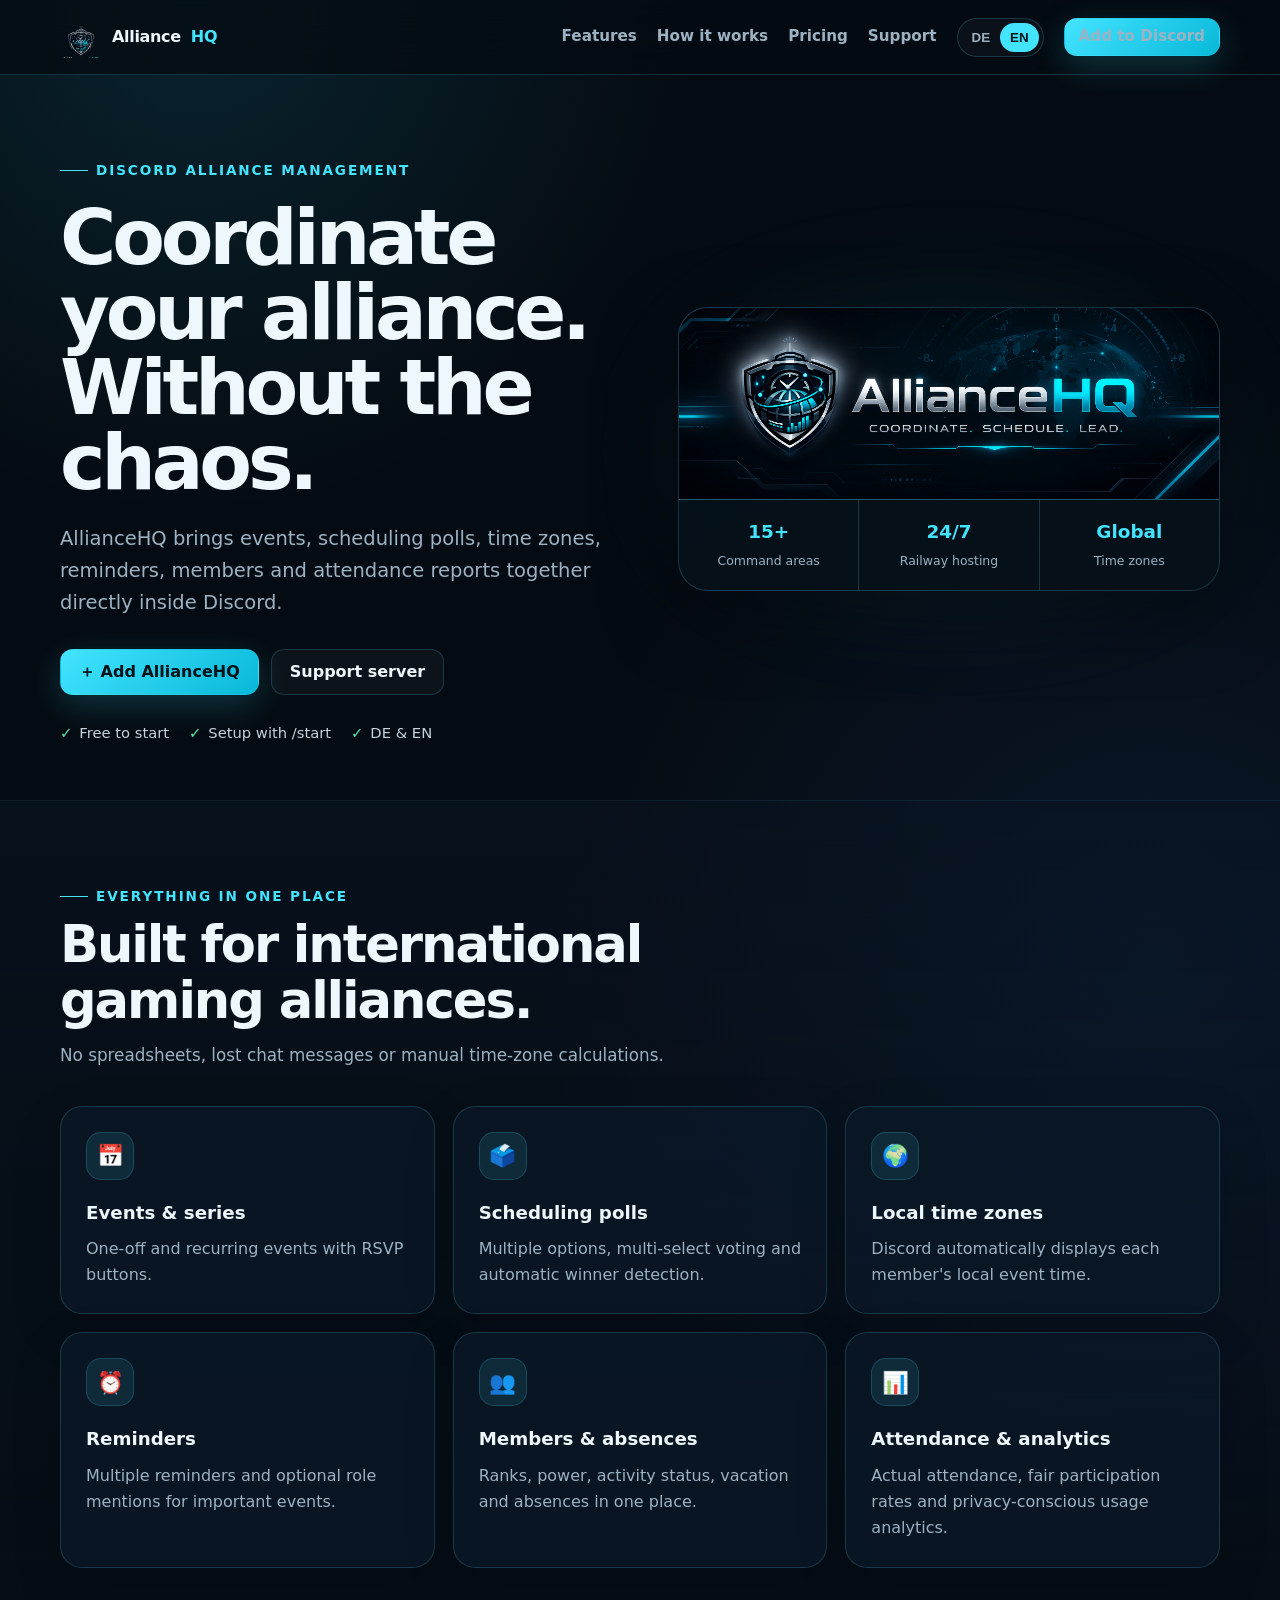
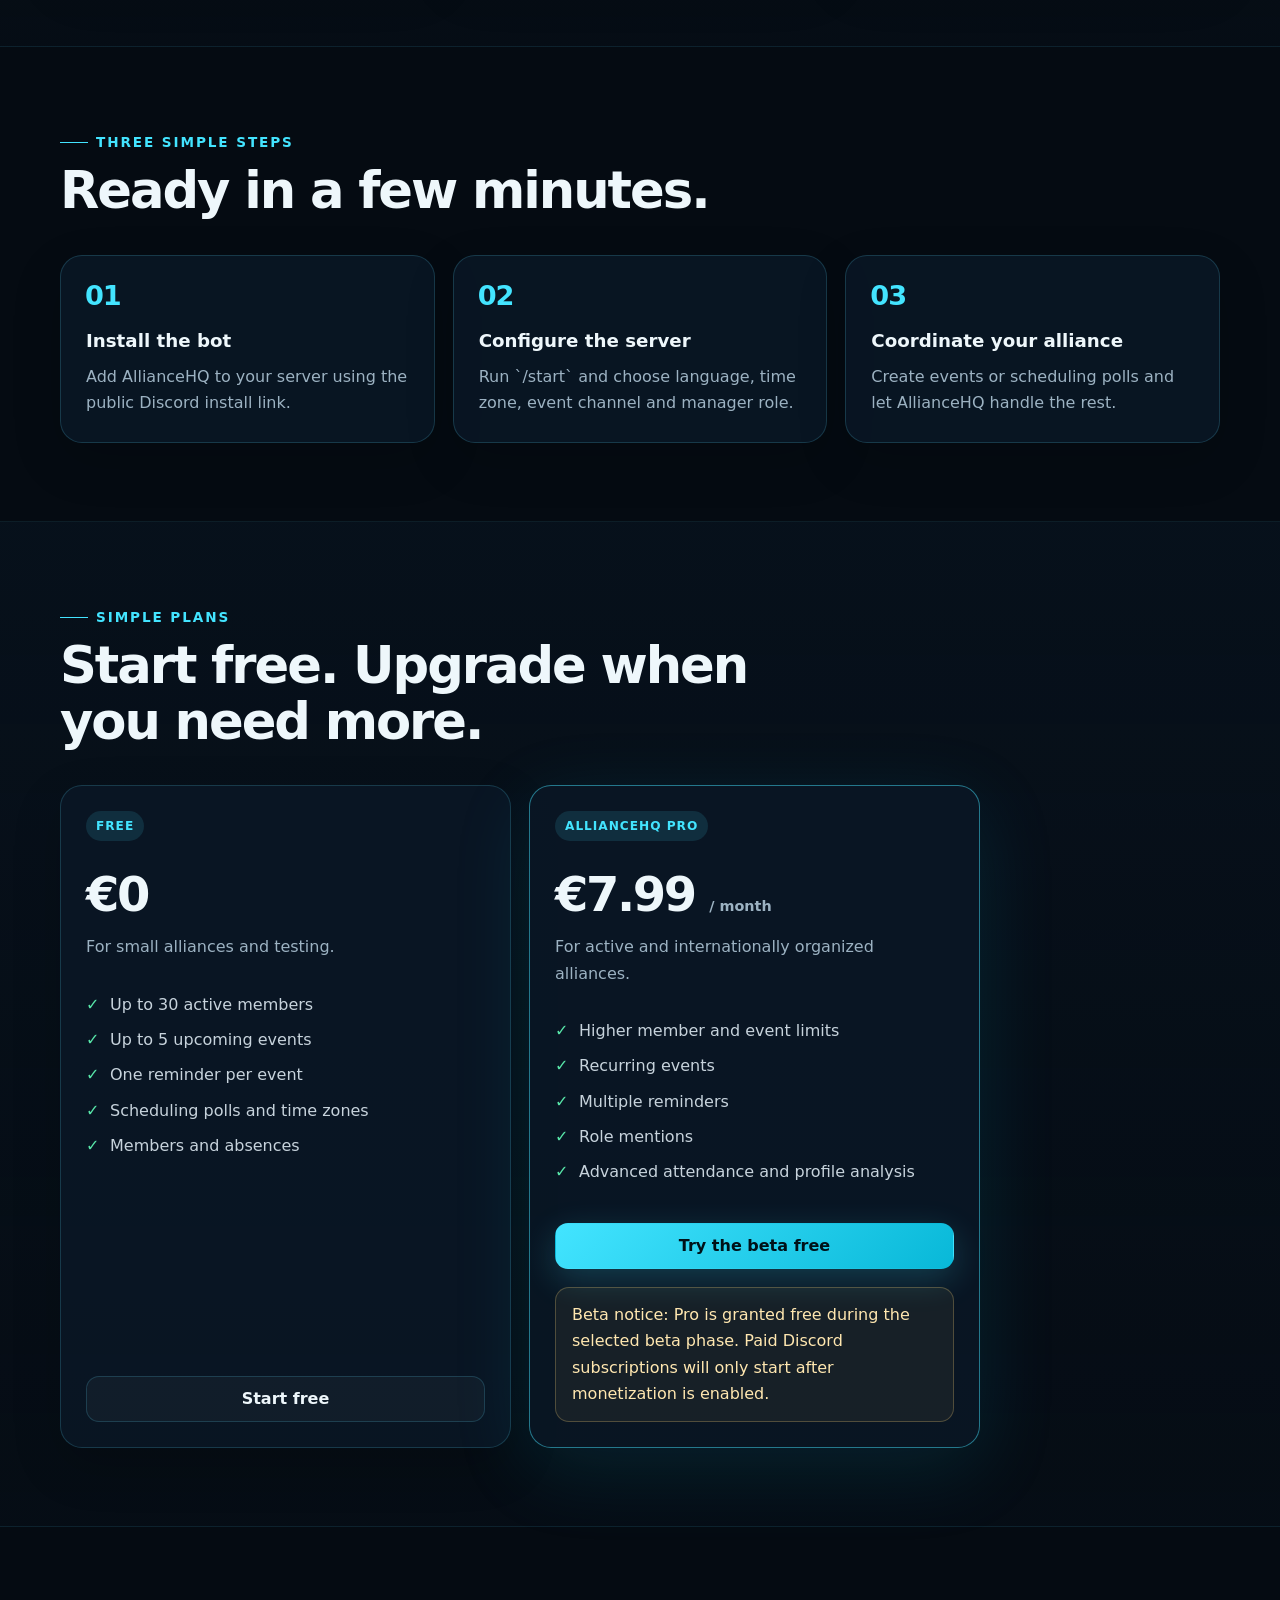
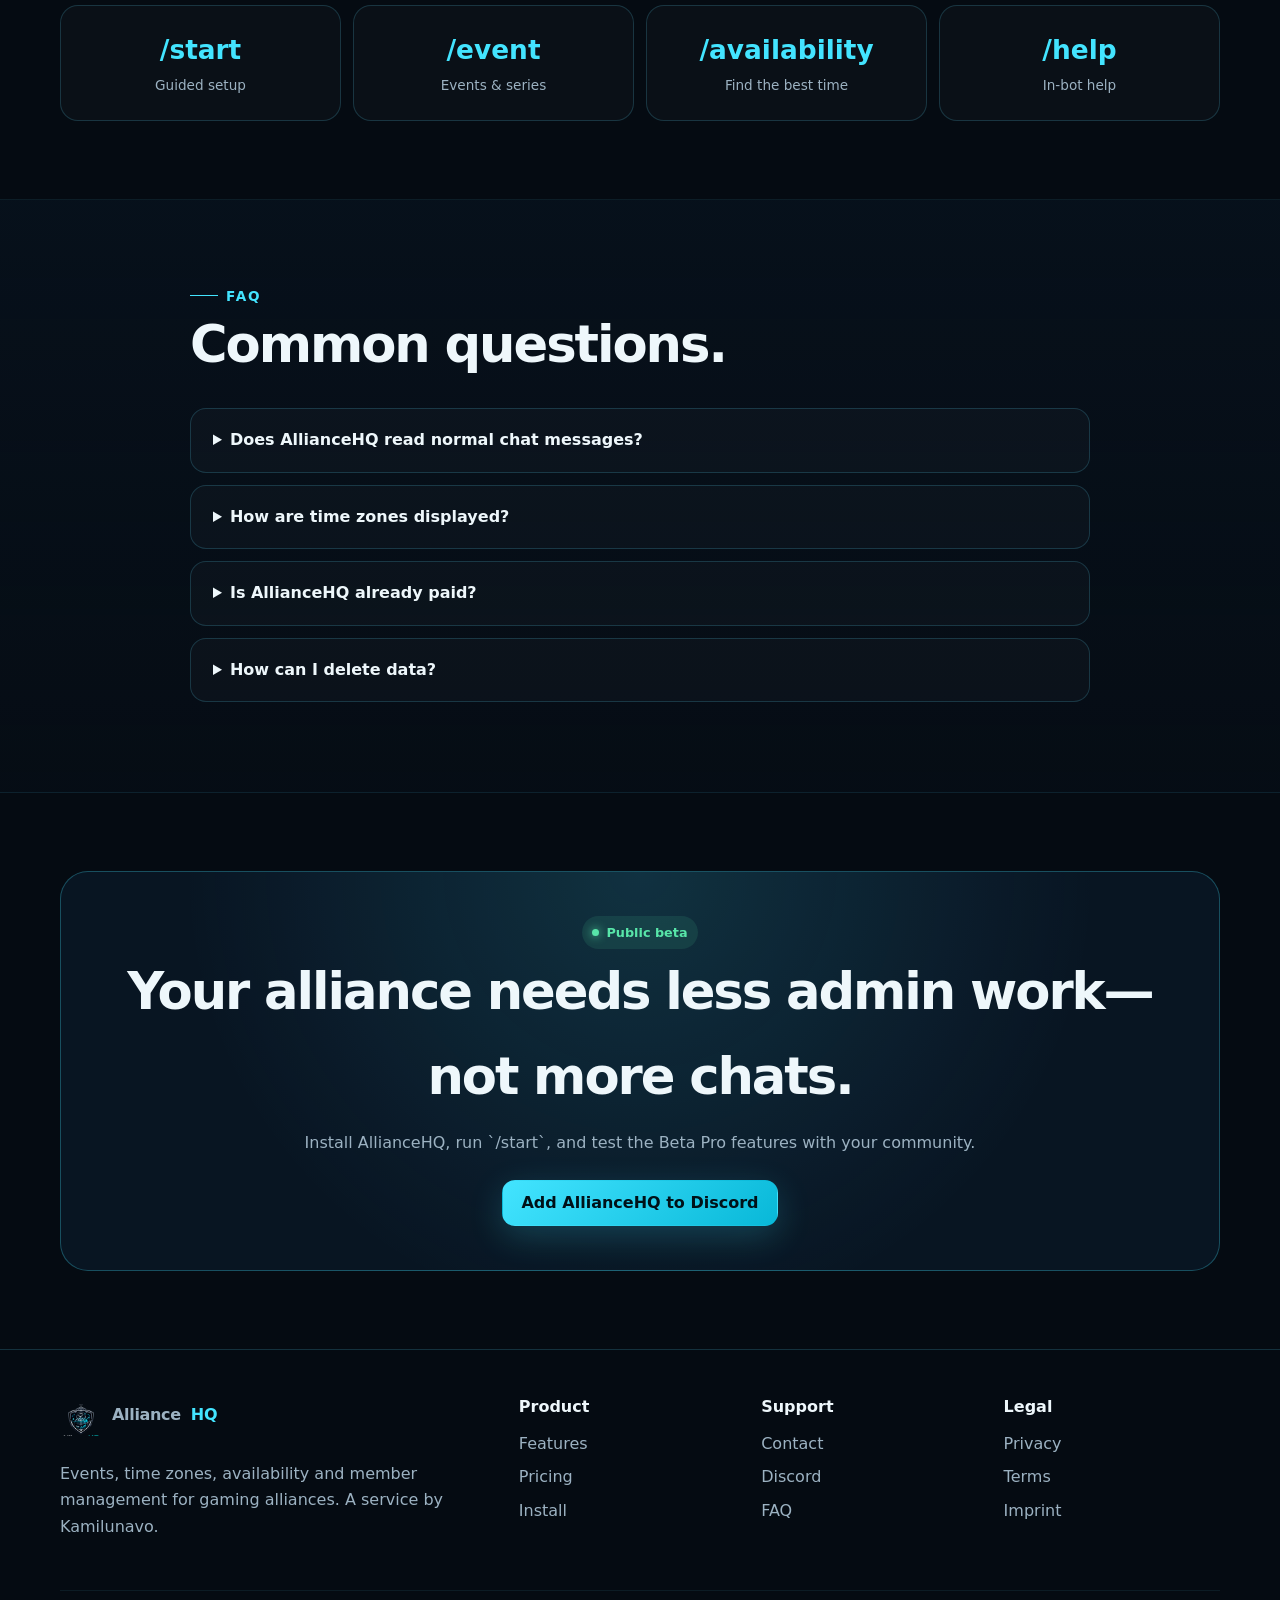
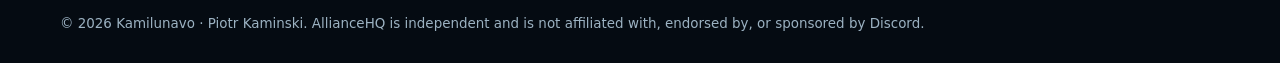
==== index.html @ e992c307 "alliancehq-website" ====
<!doctype html>
<html lang="en"><head><meta charset="utf-8"><meta name="viewport" content="width=device-width,initial-scale=1"><meta name="description" content="AllianceHQ is a Discord bot for alliance events, scheduling, time zones, attendance and member management."><meta name="theme-color" content="#07121e"><title>AllianceHQ · Coordinate. Schedule. Lead.</title><link rel="icon" href="assets/favicon.png"><link rel="stylesheet" href="styles.css"><meta property="og:title" content="AllianceHQ · Coordinate. Schedule. Lead."><meta property="og:description" content="The Discord command center for gaming alliances."><meta property="og:image" content="assets/alliancehq-banner.png"></head><body class="lang-en">
<a class="skip-link" href="#main">Skip to content</a>
<header class="site-header">
  <div class="container nav">
    <a class="brand" href="index.html"><img src="assets/app-icon.png" alt=""><span>Alliance</span><span>HQ</span></a>
    <button class="menu-button" data-menu-button aria-label="Menu">☰</button>
    <nav class="nav-links" data-menu aria-label="Main navigation">
      <a href="index.html#features" data-de="Funktionen" data-en="Features">Features</a>
      <a href="index.html#how" data-de="Ablauf" data-en="How it works">How it works</a>
      <a href="index.html#pricing" data-de="Preise" data-en="Pricing">Pricing</a>
      <a href="contact.html" data-de="Support" data-en="Support">Support</a>
      <div class="lang-switch" aria-label="Language"><button data-lang-button="de">DE</button><button data-lang-button="en">EN</button></div>
      <a class="btn btn-primary btn-small" data-install-link href="#" data-de="Zu Discord" data-en="Add to Discord">Add to Discord</a>
    </nav>
  </div>
</header>

<main id="main">
<section class="hero"><div class="container hero-grid"><div><div class="eyebrow" data-de="Discord-Allianzmanagement" data-en="Discord alliance management">Discord alliance management</div><h1 data-de="Koordiniere deine Allianz. Ohne Chaos." data-en="Coordinate your alliance. Without the chaos.">Coordinate your alliance. Without the chaos.</h1><p class="hero-copy" data-de="AllianceHQ bündelt Events, Terminabstimmungen, Zeitzonen, Erinnerungen, Mitglieder und Teilnahmeauswertungen direkt in Discord." data-en="AllianceHQ brings events, scheduling polls, time zones, reminders, members and attendance reports together directly inside Discord.">AllianceHQ brings events, scheduling polls, time zones, reminders, members and attendance reports together directly inside Discord.</p><div class="hero-actions"><a class="btn btn-primary" data-install-link href="#" data-de="＋ AllianceHQ hinzufügen" data-en="＋ Add AllianceHQ">＋ Add AllianceHQ</a><a class="btn btn-secondary" data-support-link href="#" data-de="Support-Server" data-en="Support server">Support server</a></div><div class="trust-row"><span data-de="Kostenlos starten" data-en="Free to start">Free to start</span><span data-de="Einrichtung per /start" data-en="Setup with /start">Setup with /start</span><span data-de="DE & EN" data-en="DE & EN">DE & EN</span></div></div><div class="hero-visual"><div class="hero-card"><img src="assets/alliancehq-banner.png" alt="AllianceHQ banner"><div class="hero-mini"><div><strong>15+</strong><span data-de="Befehlsbereiche" data-en="Command areas">Command areas</span></div><div><strong>24/7</strong><span data-de="Railway-Hosting" data-en="Railway hosting">Railway hosting</span></div><div><strong>Global</strong><span data-de="Zeitzonen" data-en="Time zones">Time zones</span></div></div></div></div></div></section>
<section class="section section-soft" id="features"><div class="container"><div class="section-head"><div class="eyebrow" data-de="Alles an einem Ort" data-en="Everything in one place">Everything in one place</div><h2 data-de="Gebaut für internationale Gaming-Allianzen." data-en="Built for international gaming alliances.">Built for international gaming alliances.</h2><p data-de="Keine Tabellen, keine verlorenen Chatnachrichten und kein manuelles Umrechnen von Uhrzeiten." data-en="No spreadsheets, lost chat messages or manual time-zone calculations.">No spreadsheets, lost chat messages or manual time-zone calculations.</p></div><div class="grid features">
<div class="card"><div class="card-icon">📅</div><h3 data-de="Events & Serien" data-en="Events & series">Events & series</h3><p data-de="Einmalige und wiederkehrende Events mit Zu- und Absagen." data-en="One-off and recurring events with RSVP buttons.">One-off and recurring events with RSVP buttons.</p></div>
<div class="card"><div class="card-icon">🗳️</div><h3 data-de="Terminabstimmungen" data-en="Scheduling polls">Scheduling polls</h3><p data-de="Mehrere Optionen, Mehrfachauswahl und automatische Gewinnerzeit." data-en="Multiple options, multi-select voting and automatic winner detection.">Multiple options, multi-select voting and automatic winner detection.</p></div>
<div class="card"><div class="card-icon">🌍</div><h3 data-de="Lokale Zeitzonen" data-en="Local time zones">Local time zones</h3><p data-de="Discord zeigt jedem Mitglied automatisch seine lokale Eventzeit." data-en="Discord automatically displays each member's local event time.">Discord automatically displays each member's local event time.</p></div>
<div class="card"><div class="card-icon">⏰</div><h3 data-de="Erinnerungen" data-en="Reminders">Reminders</h3><p data-de="Mehrere Erinnerungen und optionale Rollen-Pings für wichtige Termine." data-en="Multiple reminders and optional role mentions for important events.">Multiple reminders and optional role mentions for important events.</p></div>
<div class="card"><div class="card-icon">👥</div><h3 data-de="Mitglieder & Abwesenheiten" data-en="Members & absences">Members & absences</h3><p data-de="Ränge, Power, Aktivstatus, Urlaub und Abwesenheiten an einem Ort." data-en="Ranks, power, activity status, vacation and absences in one place.">Ranks, power, activity status, vacation and absences in one place.</p></div>
<div class="card"><div class="card-icon">📊</div><h3 data-de="Teilnahme & Statistik" data-en="Attendance & analytics">Attendance & analytics</h3><p data-de="Tatsächliche Anwesenheit, faire Quoten und datensparsame Nutzungsauswertung." data-en="Actual attendance, fair participation rates and privacy-conscious usage analytics.">Actual attendance, fair participation rates and privacy-conscious usage analytics.</p></div>
</div></div></section>
<section class="section" id="how"><div class="container"><div class="section-head"><div class="eyebrow" data-de="In drei Schritten" data-en="Three simple steps">Three simple steps</div><h2 data-de="In wenigen Minuten einsatzbereit." data-en="Ready in a few minutes.">Ready in a few minutes.</h2></div><div class="grid steps"><div class="card step"><h3 data-de="Bot installieren" data-en="Install the bot">Install the bot</h3><p data-de="Füge AllianceHQ mit dem öffentlichen Discord-Link deinem Server hinzu." data-en="Add AllianceHQ to your server using the public Discord install link.">Add AllianceHQ to your server using the public Discord install link.</p></div><div class="card step"><h3 data-de="Server einrichten" data-en="Configure the server">Configure the server</h3><p data-de="Starte `/start` und wähle Sprache, Zeitzone, Event-Kanal und Managerrolle." data-en="Run `/start` and choose language, time zone, event channel and manager role.">Run `/start` and choose language, time zone, event channel and manager role.</p></div><div class="card step"><h3 data-de="Allianz koordinieren" data-en="Coordinate your alliance">Coordinate your alliance</h3><p data-de="Erstelle Events oder Abstimmungen und lasse AllianceHQ den Rest organisieren." data-en="Create events or scheduling polls and let AllianceHQ handle the rest.">Create events or scheduling polls and let AllianceHQ handle the rest.</p></div></div></div></section>
<section class="section section-soft" id="pricing"><div class="container"><div class="section-head"><div class="eyebrow" data-de="Klare Tarife" data-en="Simple plans">Simple plans</div><h2 data-de="Kostenlos testen. Später bei Bedarf upgraden." data-en="Start free. Upgrade when you need more.">Start free. Upgrade when you need more.</h2></div><div class="grid pricing"><article class="card price-card"><span class="badge">Free</span><div class="price">€0</div><p data-de="Für kleine Allianzen und erste Tests." data-en="For small alliances and testing.">For small alliances and testing.</p><ul><li data-de="Bis zu 30 aktive Mitglieder" data-en="Up to 30 active members">Up to 30 active members</li><li data-de="Bis zu 5 bevorstehende Events" data-en="Up to 5 upcoming events">Up to 5 upcoming events</li><li data-de="Eine Erinnerung pro Event" data-en="One reminder per event">One reminder per event</li><li data-de="Terminabstimmungen und Zeitzonen" data-en="Scheduling polls and time zones">Scheduling polls and time zones</li><li data-de="Mitglieder und Abwesenheiten" data-en="Members and absences">Members and absences</li></ul><a class="btn btn-secondary" data-install-link href="#" data-de="Kostenlos starten" data-en="Start free">Start free</a></article><article class="card price-card featured"><span class="badge">AllianceHQ Pro</span><div class="price">€7.99 <small data-de="/ Monat" data-en="/ month">/ month</small></div><p data-de="Für aktive und international organisierte Allianzen." data-en="For active and internationally organized alliances.">For active and internationally organized alliances.</p><ul><li data-de="Erweiterte Mitglieder- und Eventlimits" data-en="Higher member and event limits">Higher member and event limits</li><li data-de="Wiederkehrende Events" data-en="Recurring events">Recurring events</li><li data-de="Mehrere Erinnerungen" data-en="Multiple reminders">Multiple reminders</li><li data-de="Rollen-Pings" data-en="Role mentions">Role mentions</li><li data-de="Erweiterte Teilnahme- und Profilanalyse" data-en="Advanced attendance and profile analysis">Advanced attendance and profile analysis</li></ul><a class="btn btn-primary" data-install-link href="#" data-de="Beta kostenlos testen" data-en="Try the beta free">Try the beta free</a><div class="notice" data-de="Beta-Hinweis: Pro wird während der ausgewählten Beta-Phase kostenlos freigeschaltet. Der kostenpflichtige Discord-Tarif startet erst nach Freischaltung der Monetarisierung." data-en="Beta notice: Pro is granted free during the selected beta phase. Paid Discord subscriptions will only start after monetization is enabled.">Beta notice: Pro is granted free during the selected beta phase. Paid Discord subscriptions will only start after monetization is enabled.</div></article></div></div></section>
<section class="section"><div class="container"><div class="stats-strip"><div class="stat"><strong>/start</strong><span data-de="Geführte Einrichtung" data-en="Guided setup">Guided setup</span></div><div class="stat"><strong>/event</strong><span data-de="Events & Serien" data-en="Events & series">Events & series</span></div><div class="stat"><strong>/availability</strong><span data-de="Beste Zeit finden" data-en="Find the best time">Find the best time</span></div><div class="stat"><strong>/help</strong><span data-de="Hilfe im Bot" data-en="In-bot help">In-bot help</span></div></div></div></section>
<section class="section section-soft" id="faq"><div class="container faq"><div class="section-head"><div class="eyebrow">FAQ</div><h2 data-de="Häufige Fragen." data-en="Common questions.">Common questions.</h2></div><details><summary data-de="Liest AllianceHQ normale Chatnachrichten?" data-en="Does AllianceHQ read normal chat messages?">Does AllianceHQ read normal chat messages?</summary><p data-de="Nein. AllianceHQ arbeitet mit Slash-Commands, Buttons und den Daten, die Nutzer bewusst in diese Funktionen eingeben." data-en="No. AllianceHQ uses slash commands, buttons and data users deliberately enter into those features.">No. AllianceHQ uses slash commands, buttons and data users deliberately enter into those features.</p></details><details><summary data-de="Wie werden Zeitzonen angezeigt?" data-en="How are time zones displayed?">How are time zones displayed?</summary><p data-de="Eventzeiten werden als Discord-Zeitstempel veröffentlicht. Discord zeigt sie jedem Nutzer passend zur eigenen Geräteeinstellung an." data-en="Event times are published as Discord timestamps, which Discord renders according to each user's device settings.">Event times are published as Discord timestamps, which Discord renders according to each user's device settings.</p></details><details><summary data-de="Ist AllianceHQ schon kostenpflichtig?" data-en="Is AllianceHQ already paid?">Is AllianceHQ already paid?</summary><p data-de="Nein. Ausgewählte Beta-Server erhalten Beta Pro kostenlos. Ein kostenpflichtiges Abonnement wird erst nach der offiziellen Discord-Monetarisierungsfreigabe angeboten." data-en="No. Selected beta servers receive Beta Pro for free. A paid subscription will only be offered after official Discord monetization approval.">No. Selected beta servers receive Beta Pro for free. A paid subscription will only be offered after official Discord monetization approval.</p></details><details><summary data-de="Wie kann ich Daten löschen?" data-en="How can I delete data?">How can I delete data?</summary><p data-de="Nutze `/privacy export` oder `/privacy delete`. Serverbesitzer können die Serverdaten zurücksetzen. Nach Entfernung des Bots werden Serverdaten nach 30 Tagen gelöscht." data-en="Use `/privacy export` or `/privacy delete`. Server owners can reset server data. Server data is deleted 30 days after the bot is removed.">Use `/privacy export` or `/privacy delete`. Server owners can reset server data. Server data is deleted 30 days after the bot is removed.</p></details></div></section>
<section class="section"><div class="container"><div class="cta"><span class="status-pill" data-de="Öffentliche Beta" data-en="Public beta">Public beta</span><h2 data-de="Deine Allianz braucht weniger Organisation – nicht mehr Chats." data-en="Your alliance needs less admin work—not more chats.">Your alliance needs less admin work—not more chats.</h2><p data-de="Installiere AllianceHQ, starte `/start` und teste alle Beta-Pro-Funktionen mit deiner Community." data-en="Install AllianceHQ, run `/start`, and test the Beta Pro features with your community.">Install AllianceHQ, run `/start`, and test the Beta Pro features with your community.</p><a class="btn btn-primary" data-install-link href="#" data-de="AllianceHQ zu Discord hinzufügen" data-en="Add AllianceHQ to Discord">Add AllianceHQ to Discord</a></div></div></section>
</main>
<footer class="site-footer">
  <div class="container">
    <div class="footer-grid">
      <div class="footer-brand"><a class="brand" href="index.html"><img src="assets/app-icon.png" alt=""><span>Alliance</span><span>HQ</span></a><p data-de="Events, Zeitzonen, Verfügbarkeiten und Mitgliederverwaltung für Gaming-Allianzen. Ein Dienst von Kamilunavo." data-en="Events, time zones, availability and member management for gaming alliances. A service by Kamilunavo.">Events, time zones, availability and member management for gaming alliances. A service by Kamilunavo.</p></div>
      <div class="footer-col"><strong data-de="Produkt" data-en="Product">Product</strong><a href="index.html#features" data-de="Funktionen" data-en="Features">Features</a><a href="index.html#pricing" data-de="Preise" data-en="Pricing">Pricing</a><a data-install-link href="#" data-de="Installieren" data-en="Install">Install</a></div>
      <div class="footer-col"><strong>Support</strong><a href="contact.html" data-de="Kontakt" data-en="Contact">Contact</a><a data-support-link href="#">Discord</a><a href="index.html#faq">FAQ</a></div>
      <div class="footer-col"><strong data-de="Rechtliches" data-en="Legal">Legal</strong><a href="privacy.html" data-de="Datenschutz" data-en="Privacy">Privacy</a><a href="terms.html" data-de="Nutzungsbedingungen" data-en="Terms">Terms</a><a href="imprint.html" data-de="Impressum" data-en="Imprint">Imprint</a></div>
    </div>
    <div class="copyright">© 2026 Kamilunavo · Piotr Kaminski. AllianceHQ is independent and is not affiliated with, endorsed by, or sponsored by Discord.</div>
  </div>
</footer>
<script src="config.js"></script><script src="app.js"></script>
</body></html>
---- styles.css ----
:root {
  --bg: #050b12;
  --bg-soft: #091421;
  --panel: rgba(10, 24, 38, .82);
  --panel-strong: #0c1b2b;
  --line: rgba(90, 220, 255, .18);
  --cyan: #43e4ff;
  --cyan-2: #08b8d8;
  --text: #eef7fb;
  --muted: #9cb2c2;
  --silver: #c7d3dc;
  --success: #58e6a9;
  --warning: #ffd479;
  --danger: #ff7c98;
  --radius: 22px;
  --shadow: 0 24px 80px rgba(0, 0, 0, .38);
}
* { box-sizing: border-box; }
html { scroll-behavior: smooth; color-scheme: dark; }
body {
  margin: 0;
  font-family: Inter, ui-sans-serif, system-ui, -apple-system, BlinkMacSystemFont, "Segoe UI", sans-serif;
  background:
    radial-gradient(circle at 15% 0%, rgba(34, 199, 230, .13), transparent 32rem),
    radial-gradient(circle at 90% 20%, rgba(36, 92, 160, .16), transparent 38rem),
    var(--bg);
  color: var(--text);
  line-height: 1.65;
}
a { color: inherit; }
img { max-width: 100%; display: block; }
.container { width: min(1160px, calc(100% - 36px)); margin-inline: auto; }
.skip-link { position: fixed; left: 12px; top: -80px; z-index: 999; background: var(--cyan); color: #001118; padding: 10px 14px; border-radius: 10px; }
.skip-link:focus { top: 12px; }
.site-header {
  position: sticky; top: 0; z-index: 50;
  background: rgba(5, 11, 18, .76); backdrop-filter: blur(18px);
  border-bottom: 1px solid var(--line);
}
.nav { min-height: 74px; display: flex; align-items: center; gap: 22px; }
.brand { display: inline-flex; align-items: center; gap: 10px; text-decoration: none; font-weight: 800; letter-spacing: -.02em; }
.brand img { width: 42px; height: 42px; object-fit: contain; }
.brand span:last-child { color: var(--cyan); }
.nav-links { margin-left: auto; display: flex; align-items: center; gap: 20px; }
.nav-links a { color: var(--muted); text-decoration: none; font-weight: 650; font-size: .95rem; }
.nav-links a:hover { color: var(--text); }
.lang-switch { display: inline-flex; padding: 4px; border: 1px solid var(--line); border-radius: 999px; background: rgba(255,255,255,.03); }
.lang-switch button { border: 0; color: var(--muted); background: transparent; border-radius: 999px; padding: 7px 10px; cursor: pointer; font-weight: 800; }
.lang-switch button.active { background: var(--cyan); color: #00131a; }
.menu-button { display: none; margin-left: auto; border: 1px solid var(--line); background: transparent; color: var(--text); padding: 9px 12px; border-radius: 12px; }
.btn { display: inline-flex; align-items: center; justify-content: center; gap: 8px; min-height: 46px; padding: 0 18px; border-radius: 13px; border: 1px solid transparent; font-weight: 800; text-decoration: none; cursor: pointer; }
.btn-primary { background: linear-gradient(135deg, var(--cyan), var(--cyan-2)); color: #001118; box-shadow: 0 10px 34px rgba(67, 228, 255, .2); }
.btn-primary:hover { transform: translateY(-1px); }
.btn-secondary { border-color: var(--line); background: rgba(255,255,255,.035); color: var(--text); }
.btn-small { min-height: 38px; padding-inline: 14px; font-size: .9rem; }
.hero { padding: 78px 0 54px; overflow: hidden; }
.hero-grid { display: grid; grid-template-columns: 1.02fr .98fr; gap: 54px; align-items: center; }
.eyebrow { display: inline-flex; align-items: center; gap: 8px; color: var(--cyan); font-size: .85rem; text-transform: uppercase; letter-spacing: .14em; font-weight: 850; }
.eyebrow::before { content: ""; width: 28px; height: 1px; background: var(--cyan); }
h1 { font-size: clamp(2.6rem, 6vw, 5.3rem); line-height: .98; letter-spacing: -.055em; margin: 18px 0 22px; }
.gradient-text { color: var(--cyan); text-shadow: 0 0 30px rgba(67,228,255,.18); }
.hero-copy { color: var(--muted); font-size: clamp(1.05rem, 1.6vw, 1.22rem); max-width: 650px; }
.hero-actions { display: flex; gap: 12px; flex-wrap: wrap; margin: 30px 0 26px; }
.trust-row { display: flex; flex-wrap: wrap; gap: 10px 20px; color: var(--silver); font-size: .92rem; }
.trust-row span::before { content: "✓"; color: var(--success); margin-right: 7px; font-weight: 900; }
.hero-visual { position: relative; }
.hero-visual::before { content: ""; position: absolute; inset: 12% 8%; background: rgba(38, 216, 245, .16); filter: blur(70px); border-radius: 50%; }
.hero-card { position: relative; border: 1px solid var(--line); background: linear-gradient(145deg, rgba(13, 31, 49, .95), rgba(5, 12, 20, .92)); border-radius: 30px; overflow: hidden; box-shadow: var(--shadow); }
.hero-card img { width: 100%; aspect-ratio: 2111/745; object-fit: cover; }
.hero-mini { display: grid; grid-template-columns: repeat(3, 1fr); gap: 1px; background: var(--line); border-top: 1px solid var(--line); }
.hero-mini div { background: rgba(5, 14, 23, .94); padding: 17px 12px; text-align: center; }
.hero-mini strong { display: block; color: var(--cyan); font-size: 1.15rem; }
.hero-mini span { color: var(--muted); font-size: .78rem; }
.section { padding: 78px 0; }
.section-soft { background: linear-gradient(180deg, rgba(8,20,33,.58), rgba(8,20,33,.18)); border-block: 1px solid rgba(90,220,255,.08); }
.section-head { max-width: 760px; margin-bottom: 36px; }
.section-head h2 { font-size: clamp(2rem, 4vw, 3.4rem); line-height: 1.08; letter-spacing: -.04em; margin: 10px 0 14px; }
.section-head p { color: var(--muted); font-size: 1.05rem; margin: 0; }
.grid { display: grid; gap: 18px; }
.features { grid-template-columns: repeat(3, 1fr); }
.card { border: 1px solid var(--line); background: var(--panel); border-radius: var(--radius); padding: 25px; box-shadow: 0 18px 50px rgba(0,0,0,.16); }
.card-icon { width: 48px; height: 48px; display: grid; place-items: center; border-radius: 15px; background: rgba(67,228,255,.1); border: 1px solid rgba(67,228,255,.18); font-size: 1.35rem; margin-bottom: 18px; }
.card h3 { margin: 0 0 8px; font-size: 1.14rem; }
.card p { color: var(--muted); margin: 0; }
.steps { grid-template-columns: repeat(3, 1fr); counter-reset: step; }
.step { position: relative; padding-top: 70px; }
.step::before { counter-increment: step; content: "0" counter(step); position: absolute; top: 18px; left: 24px; color: var(--cyan); font-size: 1.7rem; font-weight: 900; letter-spacing: -.04em; }
.pricing { grid-template-columns: repeat(2, minmax(0, 1fr)); max-width: 920px; }
.price-card { position: relative; display: flex; flex-direction: column; min-height: 100%; }
.price-card.featured { border-color: rgba(67,228,255,.48); box-shadow: 0 20px 80px rgba(18,180,218,.13); }
.badge { display: inline-flex; align-self: flex-start; padding: 5px 10px; border-radius: 999px; background: rgba(67,228,255,.12); color: var(--cyan); font-size: .76rem; font-weight: 850; text-transform: uppercase; letter-spacing: .08em; }
.price { font-size: 3rem; font-weight: 900; letter-spacing: -.05em; margin: 14px 0 0; }
.price small { font-size: .9rem; color: var(--muted); letter-spacing: 0; font-weight: 600; }
.price-card ul { list-style: none; padding: 0; margin: 22px 0 28px; color: var(--silver); flex: 1; }
.price-card li { margin: 9px 0; padding-left: 24px; position: relative; }
.price-card li::before { content: "✓"; color: var(--success); position: absolute; left: 0; font-weight: 900; }
.notice { border: 1px solid rgba(255,212,121,.25); background: rgba(255,212,121,.06); color: #ffe7b0; padding: 14px 16px; border-radius: 14px; margin-top: 18px; }
.stats-strip { display: grid; grid-template-columns: repeat(4, 1fr); gap: 12px; }
.stat { text-align: center; padding: 22px 12px; border: 1px solid var(--line); background: rgba(255,255,255,.025); border-radius: 18px; }
.stat strong { display:block; color: var(--cyan); font-size: 1.65rem; }
.stat span { color: var(--muted); font-size: .85rem; }
.faq { max-width: 900px; }
details { border: 1px solid var(--line); background: rgba(255,255,255,.025); border-radius: 16px; padding: 0 18px; margin-bottom: 12px; }
summary { cursor: pointer; font-weight: 800; padding: 18px 4px; }
details p { color: var(--muted); margin: 0 4px 18px; }
.cta { text-align: center; padding: 44px; border-radius: 28px; border: 1px solid rgba(67,228,255,.28); background: radial-gradient(circle at 50% 0%, rgba(67,228,255,.14), transparent 65%), var(--panel); }
.cta h2 { font-size: clamp(2rem,4vw,3.2rem); letter-spacing: -.04em; margin: 0 0 12px; }
.cta p { color: var(--muted); margin: 0 auto 24px; max-width: 680px; }
.site-footer { border-top: 1px solid var(--line); padding: 44px 0 28px; color: var(--muted); }
.footer-grid { display: grid; grid-template-columns: 1.4fr repeat(3, .7fr); gap: 26px; }
.footer-brand p { max-width: 410px; }
.footer-col strong { color: var(--text); display: block; margin-bottom: 10px; }
.footer-col a { display: block; color: var(--muted); text-decoration: none; margin: 7px 0; }
.footer-col a:hover { color: var(--cyan); }
.copyright { margin-top: 34px; padding-top: 22px; border-top: 1px solid rgba(90,220,255,.08); font-size: .84rem; }
.legal-hero { padding: 58px 0 28px; }
.legal-hero h1 { font-size: clamp(2.3rem,5vw,4rem); }
.legal-layout { display: grid; grid-template-columns: 250px minmax(0, 1fr); gap: 38px; align-items: start; padding-bottom: 80px; }
.legal-nav { position: sticky; top: 98px; border: 1px solid var(--line); background: var(--panel); border-radius: 18px; padding: 18px; }
.legal-nav a { display:block; color: var(--muted); text-decoration:none; padding: 7px 4px; }
.legal-nav a:hover { color: var(--cyan); }
.legal-content { border: 1px solid var(--line); background: var(--panel); border-radius: 24px; padding: clamp(22px,4vw,46px); }
.legal-content h2 { margin-top: 34px; color: var(--text); line-height: 1.25; }
.legal-content h2:first-child { margin-top: 0; }
.legal-content h3 { margin-top: 24px; }
.legal-content p, .legal-content li { color: var(--silver); }
.legal-content a { color: var(--cyan); }
.legal-content code { color: var(--cyan); background: rgba(67,228,255,.08); padding: 2px 6px; border-radius: 6px; }
.contact-grid { display:grid; grid-template-columns: repeat(2,1fr); gap:18px; }
.contact-card { text-align:center; }
.contact-card .card-icon { margin-inline:auto; }
.status-pill { display:inline-flex; align-items:center; gap:7px; padding:6px 10px; border-radius:999px; background:rgba(88,230,169,.1); color:var(--success); font-size:.8rem; font-weight:800; }
.status-pill::before { content:""; width:7px; height:7px; border-radius:50%; background:currentColor; box-shadow:0 0 10px currentColor; }
[data-lang-block] { display:none; }
body.lang-de [data-lang-block="de"], body.lang-en [data-lang-block="en"] { display:block; }
@media (max-width: 920px) {
  .hero-grid, .legal-layout { grid-template-columns: 1fr; }
  .features { grid-template-columns: repeat(2, 1fr); }
  .steps { grid-template-columns: 1fr; }
  .legal-nav { position: static; }
  .footer-grid { grid-template-columns: 1fr 1fr; }
}
@media (max-width: 720px) {
  .menu-button { display:inline-flex; }
  .nav-links { position:absolute; left:18px; right:18px; top:68px; display:none; flex-direction:column; align-items:stretch; padding:16px; border:1px solid var(--line); background:#07121e; border-radius:18px; box-shadow:var(--shadow); }
  .nav-links.open { display:flex; }
  .nav-links .btn { width:100%; }
  .features, .pricing, .stats-strip, .contact-grid { grid-template-columns: 1fr; }
  .hero { padding-top: 52px; }
  .hero-mini { grid-template-columns: 1fr; }
  .footer-grid { grid-template-columns: 1fr; }
  .cta { padding:32px 20px; }
}
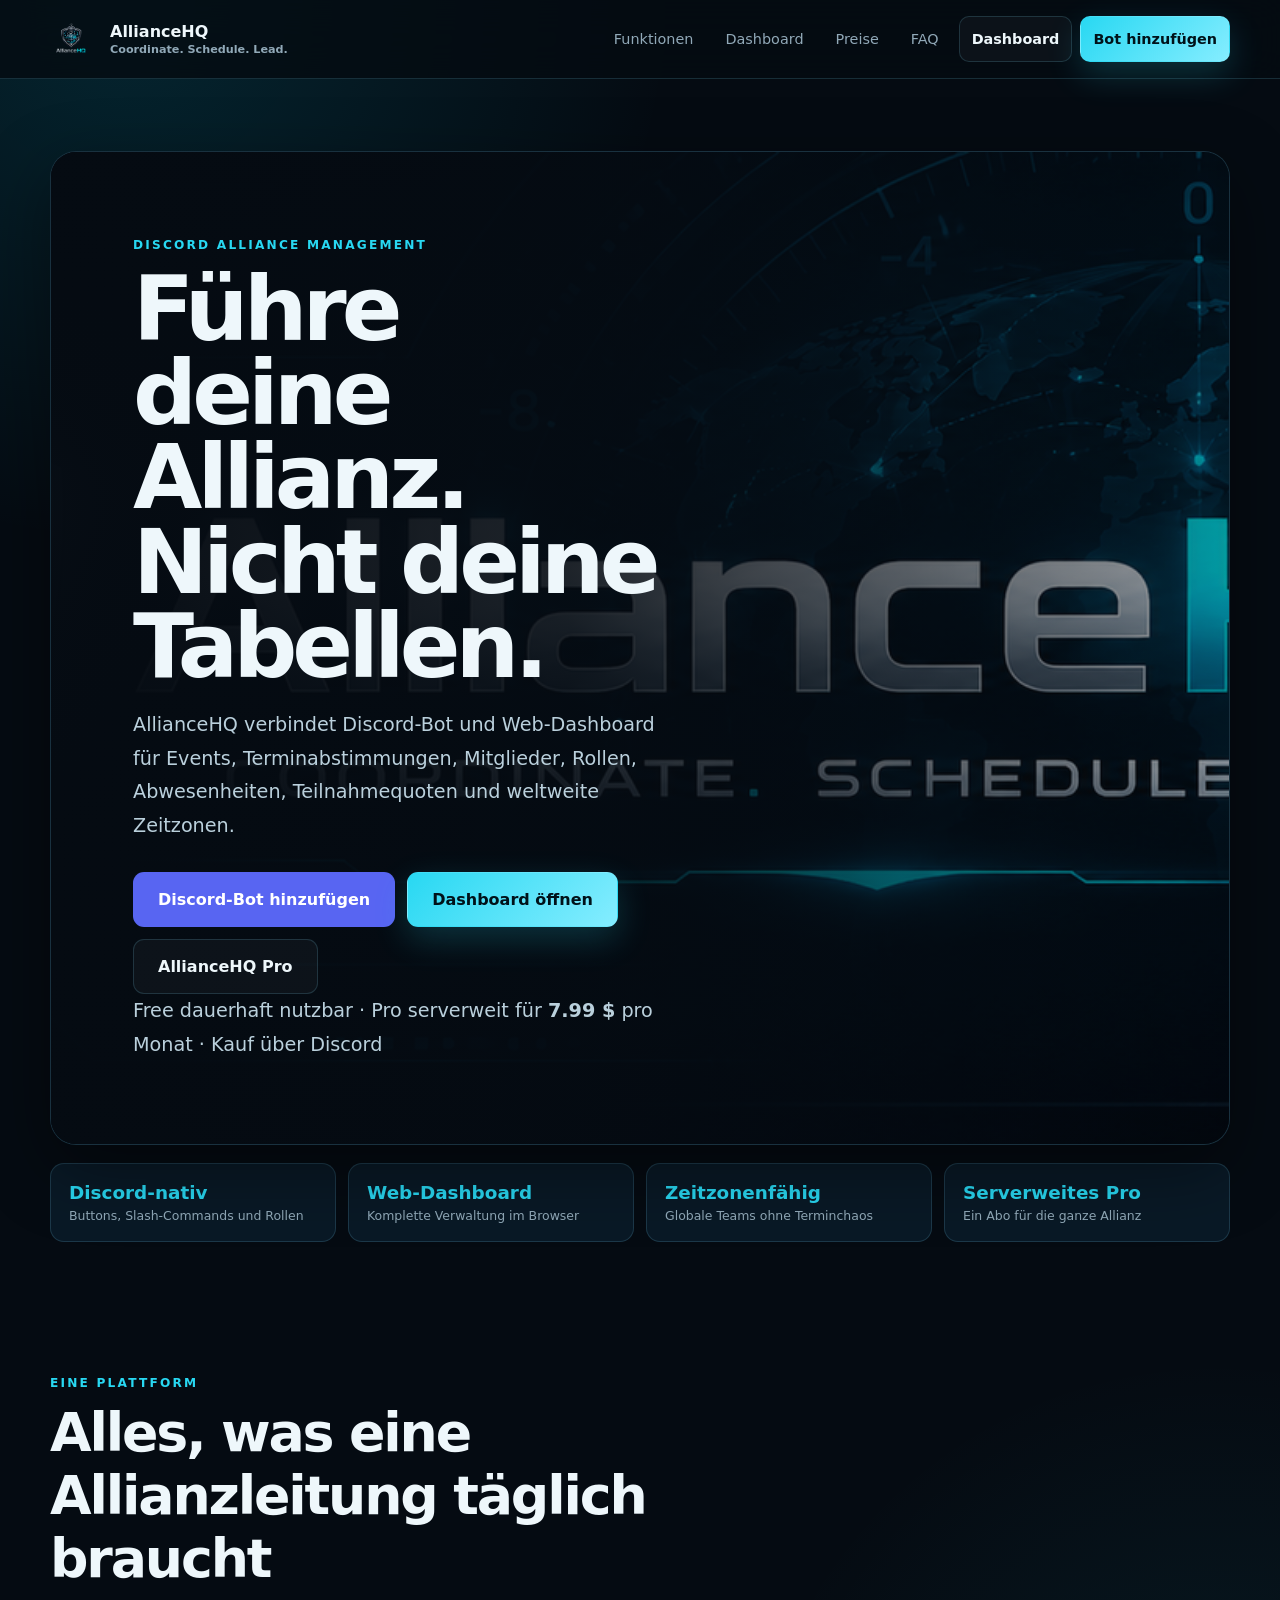
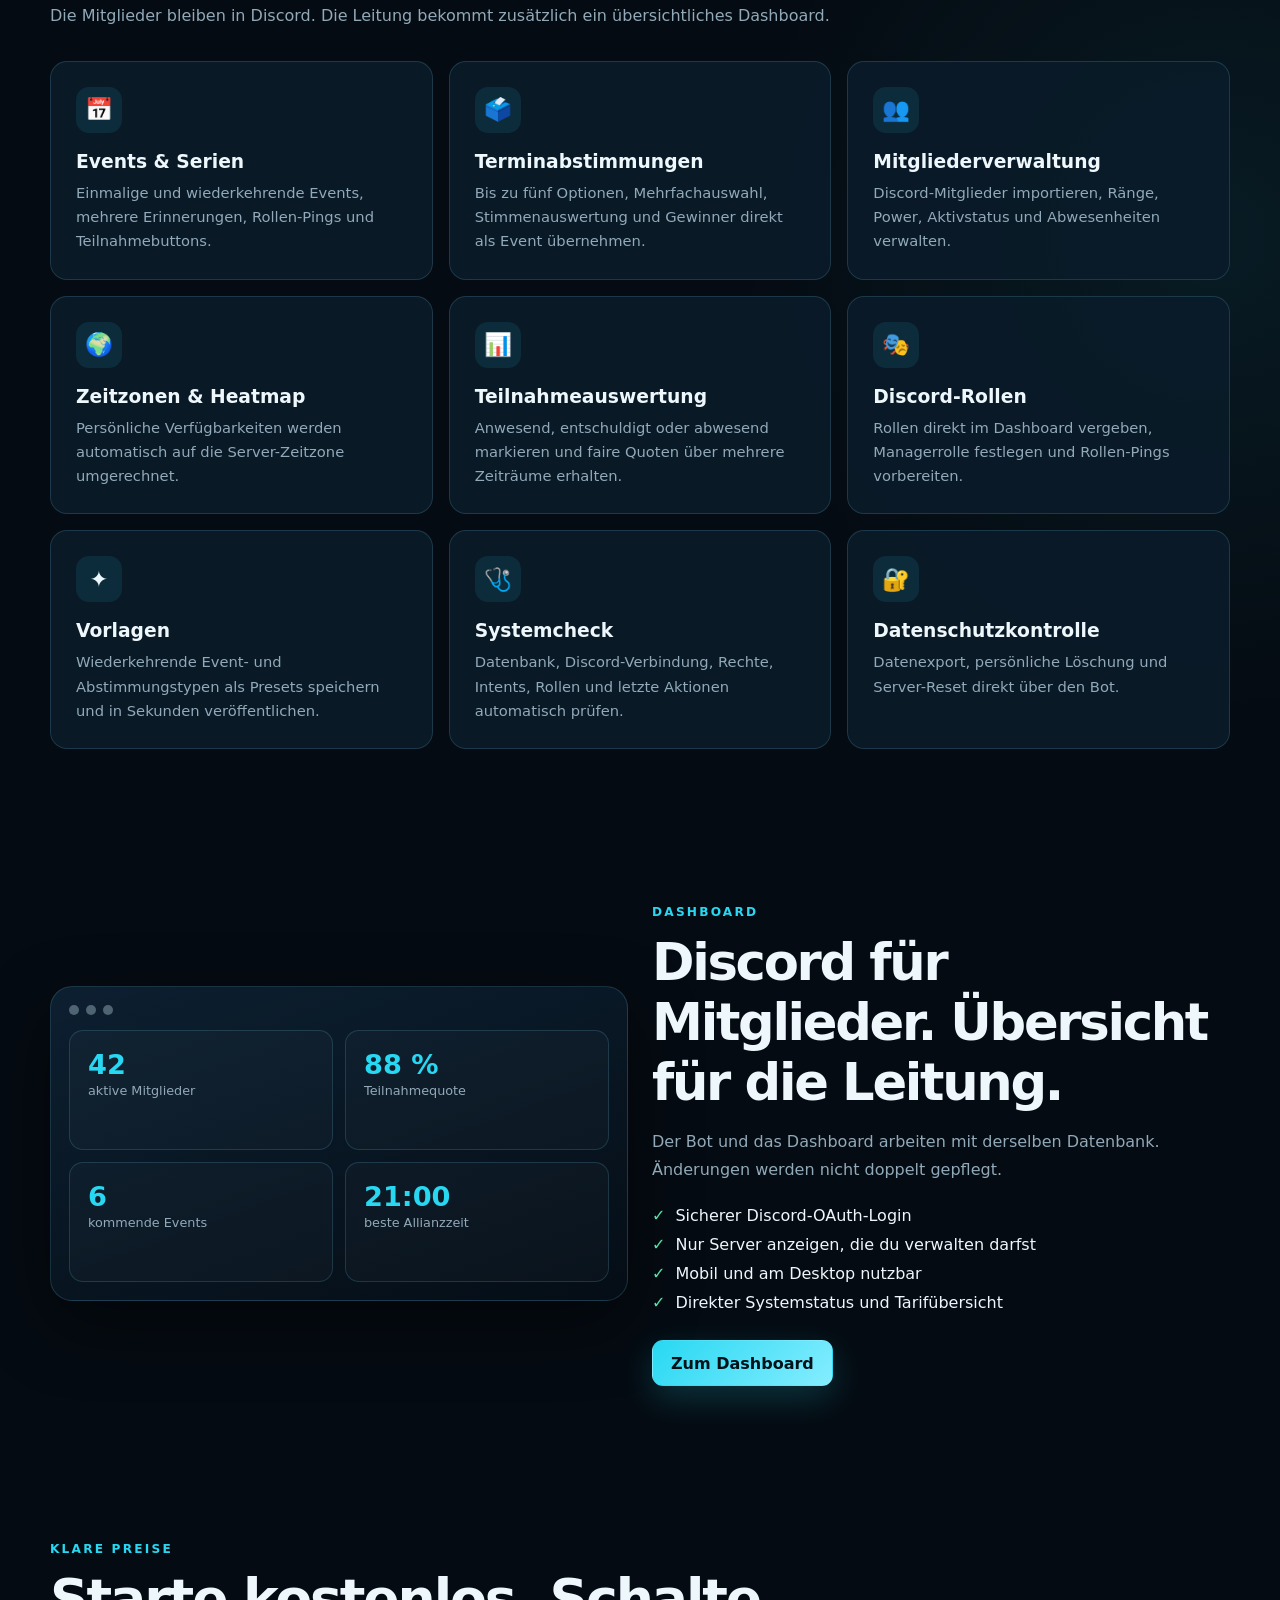
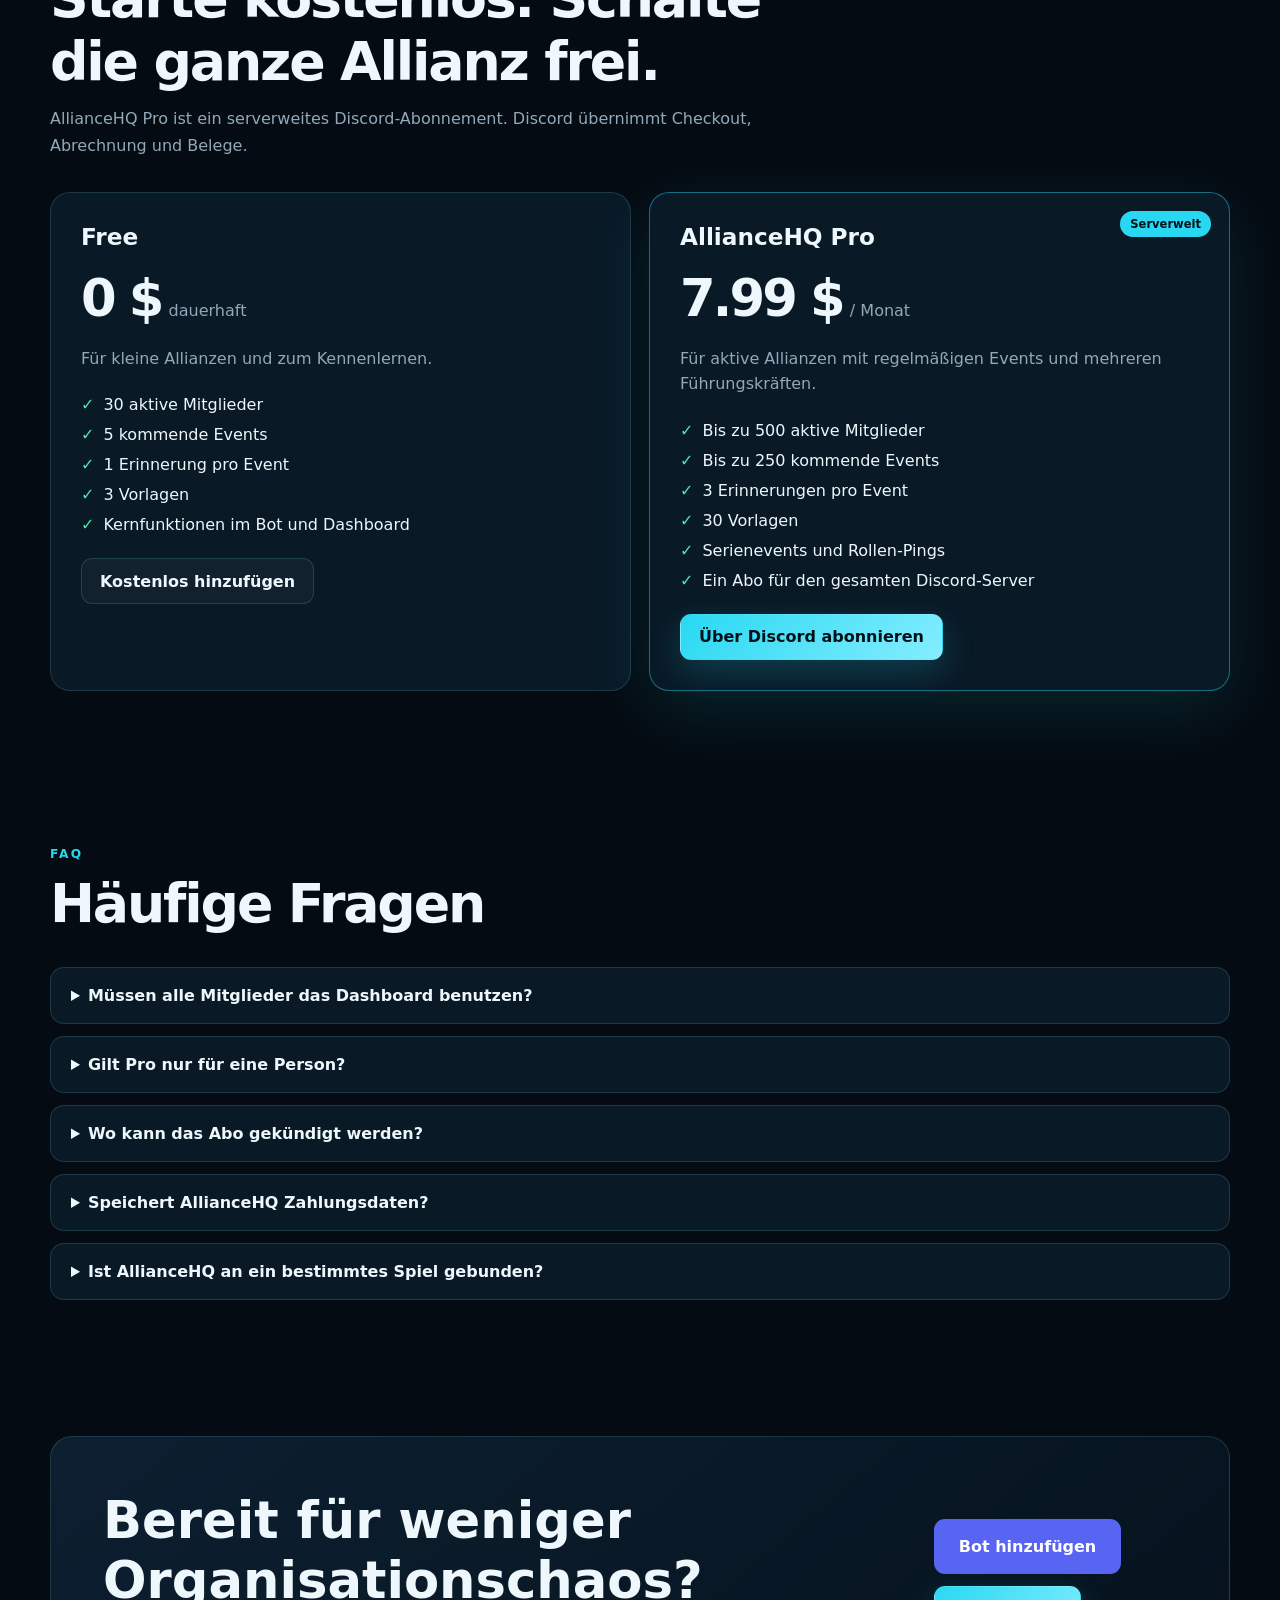
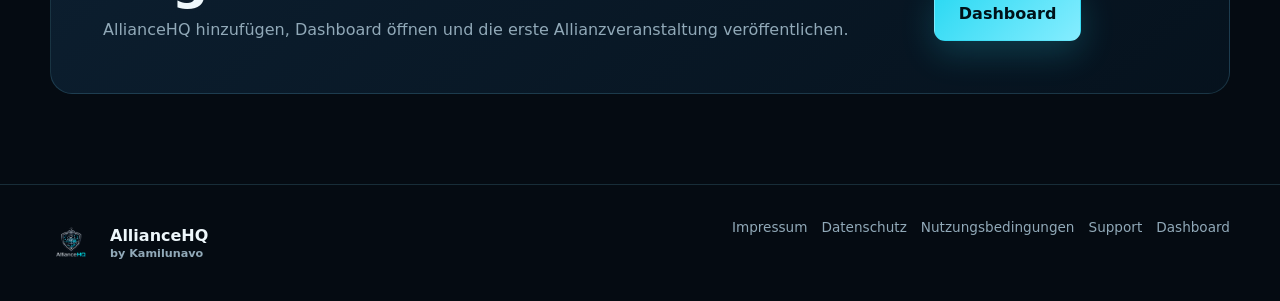
==== commit 7a69f5b4: "V1.0" ====
--- a/index.html
+++ b/index.html
@@ -1,47 +1,150 @@
 <!doctype html>
-<html lang="en"><head><meta charset="utf-8"><meta name="viewport" content="width=device-width,initial-scale=1"><meta name="description" content="AllianceHQ is a Discord bot for alliance events, scheduling, time zones, attendance and member management."><meta name="theme-color" content="#07121e"><title>AllianceHQ · Coordinate. Schedule. Lead.</title><link rel="icon" href="assets/favicon.png"><link rel="stylesheet" href="styles.css"><meta property="og:title" content="AllianceHQ · Coordinate. Schedule. Lead."><meta property="og:description" content="The Discord command center for gaming alliances."><meta property="og:image" content="assets/alliancehq-banner.png"></head><body class="lang-en">
-<a class="skip-link" href="#main">Skip to content</a>
+<html lang="de">
+<head>
+  <meta charset="utf-8">
+  <meta name="viewport" content="width=device-width,initial-scale=1">
+  <title>AllianceHQ – Discord Alliance Management</title>
+  <meta name="description" content="Events, Terminabstimmungen, Mitglieder, Rollen, Abwesenheiten und Zeitzonen für Gaming-Allianzen – direkt in Discord und im Web-Dashboard.">
+  <meta property="og:title" content="AllianceHQ – Coordinate. Schedule. Lead.">
+  <meta property="og:description" content="Die Kommandozentrale für Gaming-Allianzen auf Discord.">
+  <meta property="og:image" content="https://alliance-hq.com/assets/hero-banner.png">
+  <meta property="og:url" content="https://alliance-hq.com">
+  <meta name="theme-color" content="#07131f">
+  <link rel="icon" href="assets/logo-128.png">
+  <link rel="canonical" href="https://alliance-hq.com/">
+  <link rel="stylesheet" href="assets/style.css?v=1.0.0">
+</head>
+<body>
 <header class="site-header">
-  <div class="container nav">
-    <a class="brand" href="index.html"><img src="assets/app-icon.png" alt=""><span>Alliance</span><span>HQ</span></a>
-    <button class="menu-button" data-menu-button aria-label="Menu">☰</button>
-    <nav class="nav-links" data-menu aria-label="Main navigation">
-      <a href="index.html#features" data-de="Funktionen" data-en="Features">Features</a>
-      <a href="index.html#how" data-de="Ablauf" data-en="How it works">How it works</a>
-      <a href="index.html#pricing" data-de="Preise" data-en="Pricing">Pricing</a>
-      <a href="contact.html" data-de="Support" data-en="Support">Support</a>
-      <div class="lang-switch" aria-label="Language"><button data-lang-button="de">DE</button><button data-lang-button="en">EN</button></div>
-      <a class="btn btn-primary btn-small" data-install-link href="#" data-de="Zu Discord" data-en="Add to Discord">Add to Discord</a>
+  <div class="container header-inner">
+    <a class="brand" href="/">
+      <img src="assets/logo-128.png" alt="AllianceHQ Logo">
+      <span class="brand-copy"><span>AllianceHQ</span><small>Coordinate. Schedule. Lead.</small></span>
+    </a>
+    <button class="nav-toggle" data-nav-toggle aria-label="Menü öffnen">☰</button>
+    <nav class="nav" data-nav>
+      <a href="#features">Funktionen</a>
+      <a href="#dashboard">Dashboard</a>
+      <a href="#pricing">Preise</a>
+      <a href="#faq">FAQ</a>
+      <a class="button secondary" data-link="dashboard" href="https://dashboard.alliance-hq.com">Dashboard</a>
+      <a class="button primary" data-link="install" href="#">Bot hinzufügen</a>
     </nav>
   </div>
 </header>
+<main>
+  <section class="hero">
+    <div class="container">
+      <div class="hero-card">
+        <img class="hero-image" src="assets/hero-banner.png" alt="AllianceHQ Kommandozentrale">
+        <div class="hero-content">
+          <span class="eyebrow">Discord Alliance Management</span>
+          <h1>Führe deine Allianz. Nicht deine Tabellen.</h1>
+          <p>AllianceHQ verbindet Discord-Bot und Web-Dashboard für Events, Terminabstimmungen, Mitglieder, Rollen, Abwesenheiten, Teilnahmequoten und weltweite Zeitzonen.</p>
+          <div class="hero-actions">
+            <a class="button discord large" data-link="install" href="#">Discord-Bot hinzufügen</a>
+            <a class="button primary large" data-link="dashboard" href="https://dashboard.alliance-hq.com">Dashboard öffnen</a>
+            <a class="button secondary large" data-link="store" href="#">AllianceHQ Pro</a>
+          </div>
+          <p class="hero-note">Free dauerhaft nutzbar · Pro serverweit für <strong data-price>7.99 $</strong> pro Monat · Kauf über Discord</p>
+        </div>
+      </div>
+      <div class="trust-strip">
+        <article><strong>Discord-nativ</strong><span>Buttons, Slash-Commands und Rollen</span></article>
+        <article><strong>Web-Dashboard</strong><span>Komplette Verwaltung im Browser</span></article>
+        <article><strong>Zeitzonenfähig</strong><span>Globale Teams ohne Terminchaos</span></article>
+        <article><strong>Serverweites Pro</strong><span>Ein Abo für die ganze Allianz</span></article>
+      </div>
+    </div>
+  </section>
 
-<main id="main">
-<section class="hero"><div class="container hero-grid"><div><div class="eyebrow" data-de="Discord-Allianzmanagement" data-en="Discord alliance management">Discord alliance management</div><h1 data-de="Koordiniere deine Allianz. Ohne Chaos." data-en="Coordinate your alliance. Without the chaos.">Coordinate your alliance. Without the chaos.</h1><p class="hero-copy" data-de="AllianceHQ bündelt Events, Terminabstimmungen, Zeitzonen, Erinnerungen, Mitglieder und Teilnahmeauswertungen direkt in Discord." data-en="AllianceHQ brings events, scheduling polls, time zones, reminders, members and attendance reports together directly inside Discord.">AllianceHQ brings events, scheduling polls, time zones, reminders, members and attendance reports together directly inside Discord.</p><div class="hero-actions"><a class="btn btn-primary" data-install-link href="#" data-de="＋ AllianceHQ hinzufügen" data-en="＋ Add AllianceHQ">＋ Add AllianceHQ</a><a class="btn btn-secondary" data-support-link href="#" data-de="Support-Server" data-en="Support server">Support server</a></div><div class="trust-row"><span data-de="Kostenlos starten" data-en="Free to start">Free to start</span><span data-de="Einrichtung per /start" data-en="Setup with /start">Setup with /start</span><span data-de="DE & EN" data-en="DE & EN">DE & EN</span></div></div><div class="hero-visual"><div class="hero-card"><img src="assets/alliancehq-banner.png" alt="AllianceHQ banner"><div class="hero-mini"><div><strong>15+</strong><span data-de="Befehlsbereiche" data-en="Command areas">Command areas</span></div><div><strong>24/7</strong><span data-de="Railway-Hosting" data-en="Railway hosting">Railway hosting</span></div><div><strong>Global</strong><span data-de="Zeitzonen" data-en="Time zones">Time zones</span></div></div></div></div></div></section>
-<section class="section section-soft" id="features"><div class="container"><div class="section-head"><div class="eyebrow" data-de="Alles an einem Ort" data-en="Everything in one place">Everything in one place</div><h2 data-de="Gebaut für internationale Gaming-Allianzen." data-en="Built for international gaming alliances.">Built for international gaming alliances.</h2><p data-de="Keine Tabellen, keine verlorenen Chatnachrichten und kein manuelles Umrechnen von Uhrzeiten." data-en="No spreadsheets, lost chat messages or manual time-zone calculations.">No spreadsheets, lost chat messages or manual time-zone calculations.</p></div><div class="grid features">
-<div class="card"><div class="card-icon">📅</div><h3 data-de="Events & Serien" data-en="Events & series">Events & series</h3><p data-de="Einmalige und wiederkehrende Events mit Zu- und Absagen." data-en="One-off and recurring events with RSVP buttons.">One-off and recurring events with RSVP buttons.</p></div>
-<div class="card"><div class="card-icon">🗳️</div><h3 data-de="Terminabstimmungen" data-en="Scheduling polls">Scheduling polls</h3><p data-de="Mehrere Optionen, Mehrfachauswahl und automatische Gewinnerzeit." data-en="Multiple options, multi-select voting and automatic winner detection.">Multiple options, multi-select voting and automatic winner detection.</p></div>
-<div class="card"><div class="card-icon">🌍</div><h3 data-de="Lokale Zeitzonen" data-en="Local time zones">Local time zones</h3><p data-de="Discord zeigt jedem Mitglied automatisch seine lokale Eventzeit." data-en="Discord automatically displays each member's local event time.">Discord automatically displays each member's local event time.</p></div>
-<div class="card"><div class="card-icon">⏰</div><h3 data-de="Erinnerungen" data-en="Reminders">Reminders</h3><p data-de="Mehrere Erinnerungen und optionale Rollen-Pings für wichtige Termine." data-en="Multiple reminders and optional role mentions for important events.">Multiple reminders and optional role mentions for important events.</p></div>
-<div class="card"><div class="card-icon">👥</div><h3 data-de="Mitglieder & Abwesenheiten" data-en="Members & absences">Members & absences</h3><p data-de="Ränge, Power, Aktivstatus, Urlaub und Abwesenheiten an einem Ort." data-en="Ranks, power, activity status, vacation and absences in one place.">Ranks, power, activity status, vacation and absences in one place.</p></div>
-<div class="card"><div class="card-icon">📊</div><h3 data-de="Teilnahme & Statistik" data-en="Attendance & analytics">Attendance & analytics</h3><p data-de="Tatsächliche Anwesenheit, faire Quoten und datensparsame Nutzungsauswertung." data-en="Actual attendance, fair participation rates and privacy-conscious usage analytics.">Actual attendance, fair participation rates and privacy-conscious usage analytics.</p></div>
-</div></div></section>
-<section class="section" id="how"><div class="container"><div class="section-head"><div class="eyebrow" data-de="In drei Schritten" data-en="Three simple steps">Three simple steps</div><h2 data-de="In wenigen Minuten einsatzbereit." data-en="Ready in a few minutes.">Ready in a few minutes.</h2></div><div class="grid steps"><div class="card step"><h3 data-de="Bot installieren" data-en="Install the bot">Install the bot</h3><p data-de="Füge AllianceHQ mit dem öffentlichen Discord-Link deinem Server hinzu." data-en="Add AllianceHQ to your server using the public Discord install link.">Add AllianceHQ to your server using the public Discord install link.</p></div><div class="card step"><h3 data-de="Server einrichten" data-en="Configure the server">Configure the server</h3><p data-de="Starte `/start` und wähle Sprache, Zeitzone, Event-Kanal und Managerrolle." data-en="Run `/start` and choose language, time zone, event channel and manager role.">Run `/start` and choose language, time zone, event channel and manager role.</p></div><div class="card step"><h3 data-de="Allianz koordinieren" data-en="Coordinate your alliance">Coordinate your alliance</h3><p data-de="Erstelle Events oder Abstimmungen und lasse AllianceHQ den Rest organisieren." data-en="Create events or scheduling polls and let AllianceHQ handle the rest.">Create events or scheduling polls and let AllianceHQ handle the rest.</p></div></div></div></section>
-<section class="section section-soft" id="pricing"><div class="container"><div class="section-head"><div class="eyebrow" data-de="Klare Tarife" data-en="Simple plans">Simple plans</div><h2 data-de="Kostenlos testen. Später bei Bedarf upgraden." data-en="Start free. Upgrade when you need more.">Start free. Upgrade when you need more.</h2></div><div class="grid pricing"><article class="card price-card"><span class="badge">Free</span><div class="price">€0</div><p data-de="Für kleine Allianzen und erste Tests." data-en="For small alliances and testing.">For small alliances and testing.</p><ul><li data-de="Bis zu 30 aktive Mitglieder" data-en="Up to 30 active members">Up to 30 active members</li><li data-de="Bis zu 5 bevorstehende Events" data-en="Up to 5 upcoming events">Up to 5 upcoming events</li><li data-de="Eine Erinnerung pro Event" data-en="One reminder per event">One reminder per event</li><li data-de="Terminabstimmungen und Zeitzonen" data-en="Scheduling polls and time zones">Scheduling polls and time zones</li><li data-de="Mitglieder und Abwesenheiten" data-en="Members and absences">Members and absences</li></ul><a class="btn btn-secondary" data-install-link href="#" data-de="Kostenlos starten" data-en="Start free">Start free</a></article><article class="card price-card featured"><span class="badge">AllianceHQ Pro</span><div class="price">€7.99 <small data-de="/ Monat" data-en="/ month">/ month</small></div><p data-de="Für aktive und international organisierte Allianzen." data-en="For active and internationally organized alliances.">For active and internationally organized alliances.</p><ul><li data-de="Erweiterte Mitglieder- und Eventlimits" data-en="Higher member and event limits">Higher member and event limits</li><li data-de="Wiederkehrende Events" data-en="Recurring events">Recurring events</li><li data-de="Mehrere Erinnerungen" data-en="Multiple reminders">Multiple reminders</li><li data-de="Rollen-Pings" data-en="Role mentions">Role mentions</li><li data-de="Erweiterte Teilnahme- und Profilanalyse" data-en="Advanced attendance and profile analysis">Advanced attendance and profile analysis</li></ul><a class="btn btn-primary" data-install-link href="#" data-de="Beta kostenlos testen" data-en="Try the beta free">Try the beta free</a><div class="notice" data-de="Beta-Hinweis: Pro wird während der ausgewählten Beta-Phase kostenlos freigeschaltet. Der kostenpflichtige Discord-Tarif startet erst nach Freischaltung der Monetarisierung." data-en="Beta notice: Pro is granted free during the selected beta phase. Paid Discord subscriptions will only start after monetization is enabled.">Beta notice: Pro is granted free during the selected beta phase. Paid Discord subscriptions will only start after monetization is enabled.</div></article></div></div></section>
-<section class="section"><div class="container"><div class="stats-strip"><div class="stat"><strong>/start</strong><span data-de="Geführte Einrichtung" data-en="Guided setup">Guided setup</span></div><div class="stat"><strong>/event</strong><span data-de="Events & Serien" data-en="Events & series">Events & series</span></div><div class="stat"><strong>/availability</strong><span data-de="Beste Zeit finden" data-en="Find the best time">Find the best time</span></div><div class="stat"><strong>/help</strong><span data-de="Hilfe im Bot" data-en="In-bot help">In-bot help</span></div></div></div></section>
-<section class="section section-soft" id="faq"><div class="container faq"><div class="section-head"><div class="eyebrow">FAQ</div><h2 data-de="Häufige Fragen." data-en="Common questions.">Common questions.</h2></div><details><summary data-de="Liest AllianceHQ normale Chatnachrichten?" data-en="Does AllianceHQ read normal chat messages?">Does AllianceHQ read normal chat messages?</summary><p data-de="Nein. AllianceHQ arbeitet mit Slash-Commands, Buttons und den Daten, die Nutzer bewusst in diese Funktionen eingeben." data-en="No. AllianceHQ uses slash commands, buttons and data users deliberately enter into those features.">No. AllianceHQ uses slash commands, buttons and data users deliberately enter into those features.</p></details><details><summary data-de="Wie werden Zeitzonen angezeigt?" data-en="How are time zones displayed?">How are time zones displayed?</summary><p data-de="Eventzeiten werden als Discord-Zeitstempel veröffentlicht. Discord zeigt sie jedem Nutzer passend zur eigenen Geräteeinstellung an." data-en="Event times are published as Discord timestamps, which Discord renders according to each user's device settings.">Event times are published as Discord timestamps, which Discord renders according to each user's device settings.</p></details><details><summary data-de="Ist AllianceHQ schon kostenpflichtig?" data-en="Is AllianceHQ already paid?">Is AllianceHQ already paid?</summary><p data-de="Nein. Ausgewählte Beta-Server erhalten Beta Pro kostenlos. Ein kostenpflichtiges Abonnement wird erst nach der offiziellen Discord-Monetarisierungsfreigabe angeboten." data-en="No. Selected beta servers receive Beta Pro for free. A paid subscription will only be offered after official Discord monetization approval.">No. Selected beta servers receive Beta Pro for free. A paid subscription will only be offered after official Discord monetization approval.</p></details><details><summary data-de="Wie kann ich Daten löschen?" data-en="How can I delete data?">How can I delete data?</summary><p data-de="Nutze `/privacy export` oder `/privacy delete`. Serverbesitzer können die Serverdaten zurücksetzen. Nach Entfernung des Bots werden Serverdaten nach 30 Tagen gelöscht." data-en="Use `/privacy export` or `/privacy delete`. Server owners can reset server data. Server data is deleted 30 days after the bot is removed.">Use `/privacy export` or `/privacy delete`. Server owners can reset server data. Server data is deleted 30 days after the bot is removed.</p></details></div></section>
-<section class="section"><div class="container"><div class="cta"><span class="status-pill" data-de="Öffentliche Beta" data-en="Public beta">Public beta</span><h2 data-de="Deine Allianz braucht weniger Organisation – nicht mehr Chats." data-en="Your alliance needs less admin work—not more chats.">Your alliance needs less admin work—not more chats.</h2><p data-de="Installiere AllianceHQ, starte `/start` und teste alle Beta-Pro-Funktionen mit deiner Community." data-en="Install AllianceHQ, run `/start`, and test the Beta Pro features with your community.">Install AllianceHQ, run `/start`, and test the Beta Pro features with your community.</p><a class="btn btn-primary" data-install-link href="#" data-de="AllianceHQ zu Discord hinzufügen" data-en="Add AllianceHQ to Discord">Add AllianceHQ to Discord</a></div></div></section>
+  <section class="section" id="features">
+    <div class="container">
+      <div class="section-heading"><span class="eyebrow">Eine Plattform</span><h2>Alles, was eine Allianzleitung täglich braucht</h2><p>Die Mitglieder bleiben in Discord. Die Leitung bekommt zusätzlich ein übersichtliches Dashboard.</p></div>
+      <div class="feature-grid">
+        <article class="feature-card"><span class="feature-icon">📅</span><h3>Events & Serien</h3><p>Einmalige und wiederkehrende Events, mehrere Erinnerungen, Rollen-Pings und Teilnahmebuttons.</p></article>
+        <article class="feature-card"><span class="feature-icon">🗳️</span><h3>Terminabstimmungen</h3><p>Bis zu fünf Optionen, Mehrfachauswahl, Stimmenauswertung und Gewinner direkt als Event übernehmen.</p></article>
+        <article class="feature-card"><span class="feature-icon">👥</span><h3>Mitgliederverwaltung</h3><p>Discord-Mitglieder importieren, Ränge, Power, Aktivstatus und Abwesenheiten verwalten.</p></article>
+        <article class="feature-card"><span class="feature-icon">🌍</span><h3>Zeitzonen & Heatmap</h3><p>Persönliche Verfügbarkeiten werden automatisch auf die Server-Zeitzone umgerechnet.</p></article>
+        <article class="feature-card"><span class="feature-icon">📊</span><h3>Teilnahmeauswertung</h3><p>Anwesend, entschuldigt oder abwesend markieren und faire Quoten über mehrere Zeiträume erhalten.</p></article>
+        <article class="feature-card"><span class="feature-icon">🎭</span><h3>Discord-Rollen</h3><p>Rollen direkt im Dashboard vergeben, Managerrolle festlegen und Rollen-Pings vorbereiten.</p></article>
+        <article class="feature-card"><span class="feature-icon">✦</span><h3>Vorlagen</h3><p>Wiederkehrende Event- und Abstimmungstypen als Presets speichern und in Sekunden veröffentlichen.</p></article>
+        <article class="feature-card"><span class="feature-icon">🩺</span><h3>Systemcheck</h3><p>Datenbank, Discord-Verbindung, Rechte, Intents, Rollen und letzte Aktionen automatisch prüfen.</p></article>
+        <article class="feature-card"><span class="feature-icon">🔐</span><h3>Datenschutzkontrolle</h3><p>Datenexport, persönliche Löschung und Server-Reset direkt über den Bot.</p></article>
+      </div>
+    </div>
+  </section>
+
+  <section class="section" id="dashboard">
+    <div class="container dashboard-showcase">
+      <div class="dashboard-window">
+        <div class="window-bar"><i></i><i></i><i></i></div>
+        <div class="window-grid">
+          <article><strong>42</strong><span>aktive Mitglieder</span></article>
+          <article><strong>88 %</strong><span>Teilnahmequote</span></article>
+          <article><strong>6</strong><span>kommende Events</span></article>
+          <article><strong>21:00</strong><span>beste Allianzzeit</span></article>
+        </div>
+      </div>
+      <div class="showcase-copy">
+        <span class="eyebrow">Dashboard</span>
+        <h2>Discord für Mitglieder. Übersicht für die Leitung.</h2>
+        <p>Der Bot und das Dashboard arbeiten mit derselben Datenbank. Änderungen werden nicht doppelt gepflegt.</p>
+        <ul class="check-list">
+          <li>Sicherer Discord-OAuth-Login</li>
+          <li>Nur Server anzeigen, die du verwalten darfst</li>
+          <li>Mobil und am Desktop nutzbar</li>
+          <li>Direkter Systemstatus und Tarifübersicht</li>
+        </ul>
+        <a class="button primary" data-link="dashboard" href="https://dashboard.alliance-hq.com">Zum Dashboard</a>
+      </div>
+    </div>
+  </section>
+
+  <section class="section" id="pricing">
+    <div class="container">
+      <div class="section-heading"><span class="eyebrow">Klare Preise</span><h2>Starte kostenlos. Schalte die ganze Allianz frei.</h2><p>AllianceHQ Pro ist ein serverweites Discord-Abonnement. Discord übernimmt Checkout, Abrechnung und Belege.</p></div>
+      <div class="pricing-grid">
+        <article class="price-card">
+          <h3>Free</h3><div class="price"><strong>0 $</strong><span>dauerhaft</span></div>
+          <p>Für kleine Allianzen und zum Kennenlernen.</p>
+          <ul><li>30 aktive Mitglieder</li><li>5 kommende Events</li><li>1 Erinnerung pro Event</li><li>3 Vorlagen</li><li>Kernfunktionen im Bot und Dashboard</li></ul>
+          <a class="button secondary" data-link="install" href="#">Kostenlos hinzufügen</a>
+        </article>
+        <article class="price-card pro">
+          <span class="price-badge">Serverweit</span>
+          <h3>AllianceHQ Pro</h3><div class="price"><strong data-price>7.99 $</strong><span>/ Monat</span></div>
+          <p>Für aktive Allianzen mit regelmäßigen Events und mehreren Führungskräften.</p>
+          <ul><li>Bis zu 500 aktive Mitglieder</li><li>Bis zu 250 kommende Events</li><li>3 Erinnerungen pro Event</li><li>30 Vorlagen</li><li>Serienevents und Rollen-Pings</li><li>Ein Abo für den gesamten Discord-Server</li></ul>
+          <a class="button primary" data-link="store" href="#">Über Discord abonnieren</a>
+        </article>
+      </div>
+    </div>
+  </section>
+
+  <section class="section" id="faq">
+    <div class="container">
+      <div class="section-heading"><span class="eyebrow">FAQ</span><h2>Häufige Fragen</h2></div>
+      <div class="faq">
+        <details><summary>Müssen alle Mitglieder das Dashboard benutzen?</summary><p>Nein. Mitglieder können weiterhin vollständig über Discord abstimmen und teilnehmen. Das Dashboard richtet sich hauptsächlich an die Allianzleitung.</p></details>
+        <details><summary>Gilt Pro nur für eine Person?</summary><p>Nein. AllianceHQ Pro wird als Guild Subscription für einen Discord-Server angeboten und schaltet die Pro-Funktionen serverweit frei.</p></details>
+        <details><summary>Wo kann das Abo gekündigt werden?</summary><p>Abonnements werden direkt über Discord verwaltet und können dort in den Abonnement-Einstellungen gekündigt werden.</p></details>
+        <details><summary>Speichert AllianceHQ Zahlungsdaten?</summary><p>Nein. Checkout und Abrechnung erfolgen über Discord. AllianceHQ verarbeitet lediglich die Discord-Entitlement-Information, die den Tarifzugang bestätigt.</p></details>
+        <details><summary>Ist AllianceHQ an ein bestimmtes Spiel gebunden?</summary><p>Nein. AllianceHQ eignet sich für Allianzen, Clans, Gilden und andere koordinierte Gaming-Communities.</p></details>
+      </div>
+    </div>
+  </section>
+
+
+  <section class="cta">
+    <div class="container"><div class="cta-card"><div><h2>Bereit für weniger Organisationschaos?</h2><p>AllianceHQ hinzufügen, Dashboard öffnen und die erste Allianzveranstaltung veröffentlichen.</p></div><div class="hero-actions"><a class="button discord large" data-link="install" href="#">Bot hinzufügen</a><a class="button primary large" data-link="dashboard" href="https://dashboard.alliance-hq.com">Dashboard</a></div></div></div>
+  </section>
 </main>
 <footer class="site-footer">
-  <div class="container">
-    <div class="footer-grid">
-      <div class="footer-brand"><a class="brand" href="index.html"><img src="assets/app-icon.png" alt=""><span>Alliance</span><span>HQ</span></a><p data-de="Events, Zeitzonen, Verfügbarkeiten und Mitgliederverwaltung für Gaming-Allianzen. Ein Dienst von Kamilunavo." data-en="Events, time zones, availability and member management for gaming alliances. A service by Kamilunavo.">Events, time zones, availability and member management for gaming alliances. A service by Kamilunavo.</p></div>
-      <div class="footer-col"><strong data-de="Produkt" data-en="Product">Product</strong><a href="index.html#features" data-de="Funktionen" data-en="Features">Features</a><a href="index.html#pricing" data-de="Preise" data-en="Pricing">Pricing</a><a data-install-link href="#" data-de="Installieren" data-en="Install">Install</a></div>
-      <div class="footer-col"><strong>Support</strong><a href="contact.html" data-de="Kontakt" data-en="Contact">Contact</a><a data-support-link href="#">Discord</a><a href="index.html#faq">FAQ</a></div>
-      <div class="footer-col"><strong data-de="Rechtliches" data-en="Legal">Legal</strong><a href="privacy.html" data-de="Datenschutz" data-en="Privacy">Privacy</a><a href="terms.html" data-de="Nutzungsbedingungen" data-en="Terms">Terms</a><a href="imprint.html" data-de="Impressum" data-en="Imprint">Imprint</a></div>
-    </div>
-    <div class="copyright">© 2026 Kamilunavo · Piotr Kaminski. AllianceHQ is independent and is not affiliated with, endorsed by, or sponsored by Discord.</div>
+  <div class="container footer-inner">
+    <div class="brand"><img src="assets/logo-128.png" alt=""><span class="brand-copy"><span>AllianceHQ</span><small>by Kamilunavo</small></span></div>
+    <div class="footer-links"><a href="imprint.html">Impressum</a><a href="privacy.html">Datenschutz</a><a href="terms.html">Nutzungsbedingungen</a><a data-link="support" href="#">Support</a><a data-link="dashboard" href="https://dashboard.alliance-hq.com">Dashboard</a></div>
   </div>
 </footer>
-<script src="config.js"></script><script src="app.js"></script>
-</body></html>+<script src="site-config.js"></script><script src="assets/site.js?v=1.0.0"></script>
+</body></html>
--- a/assets/style.css
+++ b/assets/style.css
@@ -0,0 +1,133 @@
+:root {
+  --bg: #050b12;
+  --bg-soft: #08131f;
+  --panel: rgba(11, 27, 42, .9);
+  --panel-strong: #0d2133;
+  --line: rgba(126, 221, 255, .16);
+  --text: #eef7fb;
+  --muted: #91a9b8;
+  --cyan: #28d8f2;
+  --cyan-strong: #00bddd;
+  --green: #54e6ab;
+  --yellow: #ffd166;
+  --red: #ff7385;
+  --shadow: 0 24px 70px rgba(0,0,0,.42);
+  font-family: Inter, ui-sans-serif, system-ui, -apple-system, BlinkMacSystemFont, "Segoe UI", sans-serif;
+}
+* { box-sizing: border-box; }
+html { scroll-behavior: smooth; background: var(--bg); }
+body { margin: 0; min-height: 100vh; color: var(--text); background:
+  radial-gradient(circle at 10% 0%, rgba(0,189,221,.15), transparent 34rem),
+  radial-gradient(circle at 95% 36%, rgba(40,216,242,.08), transparent 30rem),
+  var(--bg); }
+a { color: inherit; text-decoration: none; }
+button, input { font: inherit; }
+.container { width: min(1180px, calc(100% - 40px)); margin: 0 auto; }
+.site-header { position: sticky; top: 0; z-index: 30; border-bottom: 1px solid var(--line); background: rgba(5,11,18,.82); backdrop-filter: blur(18px); }
+.header-inner { min-height: 78px; display: flex; align-items: center; justify-content: space-between; gap: 24px; }
+.brand { display: inline-flex; align-items: center; gap: 12px; font-weight: 900; }
+.brand img { width: 48px; height: 48px; object-fit: contain; }
+.brand-copy span, .brand-copy small { display: block; }
+.brand-copy small { color: var(--muted); font-size: .7rem; margin-top: 2px; }
+.nav { display: flex; align-items: center; gap: 8px; }
+.nav > a { padding: 10px 12px; color: var(--muted); font-size: .9rem; border-radius: 10px; }
+.nav > a:hover { color: var(--text); background: rgba(40,216,242,.08); }
+.nav-toggle { display: none; width: 42px; height: 42px; border: 1px solid var(--line); border-radius: 10px; background: var(--panel); color: var(--text); }
+.button { display: inline-flex; align-items: center; justify-content: center; gap: 9px; min-height: 46px; padding: 11px 18px; border: 1px solid transparent; border-radius: 11px; font-weight: 800; transition: transform .18s ease, border-color .18s ease, background .18s ease; }
+.button:hover { transform: translateY(-2px); }
+.button.primary { color: #001219; background: linear-gradient(135deg, var(--cyan), #85edff); box-shadow: 0 12px 34px rgba(40,216,242,.2); }
+.button.secondary { color: var(--text); border-color: var(--line); background: rgba(255,255,255,.035); }
+.button.discord { color: white; background: #5865f2; }
+.button.large { min-height: 55px; padding: 14px 24px; }
+.eyebrow { color: var(--cyan); text-transform: uppercase; letter-spacing: .18em; font-size: .76rem; font-weight: 900; }
+.hero { padding: 72px 0 54px; }
+.hero-card { position: relative; overflow: hidden; min-height: 590px; border: 1px solid var(--line); border-radius: 26px; background: #06101a; box-shadow: var(--shadow); }
+.hero-card::after { content: ""; position: absolute; inset: 0; background: linear-gradient(90deg, rgba(5,11,18,.98) 5%, rgba(5,11,18,.87) 44%, rgba(5,11,18,.22) 100%); }
+.hero-image { position: absolute; inset: 0; width: 100%; height: 100%; object-fit: cover; object-position: center; opacity: .78; }
+.hero-content { position: relative; z-index: 2; width: min(700px, 100%); padding: clamp(40px, 7vw, 82px); }
+h1 { margin: 14px 0 20px; font-size: clamp(2.8rem, 7vw, 5.7rem); line-height: .94; letter-spacing: -.055em; }
+.hero-content > p { margin: 0; max-width: 680px; color: #bad0dc; font-size: clamp(1rem, 1.6vw, 1.2rem); line-height: 1.75; }
+.hero-actions { display: flex; flex-wrap: wrap; gap: 12px; margin-top: 30px; }
+.hero-note { margin-top: 20px; color: var(--muted); font-size: .8rem; }
+.trust-strip { display: grid; grid-template-columns: repeat(4,1fr); gap: 12px; margin-top: 18px; }
+.trust-strip article { padding: 18px; border: 1px solid var(--line); border-radius: 14px; background: var(--panel); }
+.trust-strip strong { display: block; color: var(--cyan); font-size: 1.15rem; }
+.trust-strip span { display: block; color: var(--muted); font-size: .78rem; margin-top: 5px; }
+.section { padding: 76px 0; }
+.section-heading { max-width: 780px; margin-bottom: 32px; }
+.section-heading h2 { margin: 10px 0 12px; font-size: clamp(2rem, 4.2vw, 3.5rem); letter-spacing: -.04em; }
+.section-heading p { margin: 0; color: var(--muted); line-height: 1.7; }
+.feature-grid { display: grid; grid-template-columns: repeat(3, 1fr); gap: 16px; }
+.feature-card { padding: 25px; border: 1px solid var(--line); border-radius: 17px; background: var(--panel); }
+.feature-icon { width: 46px; height: 46px; display: grid; place-items: center; border-radius: 13px; background: rgba(40,216,242,.1); font-size: 1.4rem; }
+.feature-card h3 { margin: 18px 0 9px; }
+.feature-card p { margin: 0; color: var(--muted); line-height: 1.65; font-size: .92rem; }
+.dashboard-showcase { display: grid; grid-template-columns: 1fr 1fr; gap: 24px; align-items: center; }
+.dashboard-window { border: 1px solid var(--line); border-radius: 22px; padding: 18px; background: linear-gradient(160deg, rgba(13,33,51,.95), rgba(5,14,23,.95)); box-shadow: var(--shadow); }
+.window-bar { display: flex; gap: 7px; margin-bottom: 15px; }
+.window-bar i { width: 10px; height: 10px; border-radius: 50%; background: var(--muted); opacity: .5; }
+.window-grid { display: grid; grid-template-columns: 1fr 1fr; gap: 12px; }
+.window-grid article { min-height: 120px; padding: 18px; border: 1px solid var(--line); border-radius: 14px; background: rgba(255,255,255,.025); }
+.window-grid strong { display: block; color: var(--cyan); font-size: 1.7rem; }
+.window-grid span { color: var(--muted); font-size: .8rem; }
+.showcase-copy h2 { font-size: clamp(2rem,4vw,3.5rem); margin: 12px 0 16px; letter-spacing: -.045em; }
+.showcase-copy p { color: var(--muted); line-height: 1.75; }
+.check-list { display: grid; gap: 10px; padding: 0; list-style: none; margin: 22px 0 28px; }
+.check-list li { display: flex; gap: 10px; align-items: flex-start; }
+.check-list li::before { content: "✓"; color: var(--green); font-weight: 900; }
+.pricing-grid { display: grid; grid-template-columns: 1fr 1fr; gap: 18px; align-items: stretch; }
+.price-card { position: relative; padding: 30px; border: 1px solid var(--line); border-radius: 20px; background: var(--panel); }
+.price-card.pro { border-color: rgba(40,216,242,.45); box-shadow: 0 20px 70px rgba(40,216,242,.12); }
+.price-badge { position: absolute; top: 18px; right: 18px; padding: 6px 10px; color: #001219; border-radius: 999px; background: var(--cyan); font-size: .72rem; font-weight: 900; }
+.price-card h3 { margin: 0 0 8px; font-size: 1.45rem; }
+.price { display: flex; align-items: end; gap: 7px; margin: 18px 0; }
+.price strong { font-size: 3.2rem; letter-spacing: -.055em; }
+.price span { color: var(--muted); padding-bottom: 8px; }
+.price-card p { color: var(--muted); line-height: 1.6; }
+.price-card ul { padding: 0; list-style: none; display: grid; gap: 11px; margin: 24px 0; }
+.price-card li::before { content: "✓"; margin-right: 9px; color: var(--green); font-weight: 900; }
+.faq { display: grid; gap: 12px; }
+details { border: 1px solid var(--line); border-radius: 14px; padding: 18px 20px; background: var(--panel); }
+summary { cursor: pointer; font-weight: 800; }
+details p { color: var(--muted); line-height: 1.65; margin-bottom: 0; }
+.launch-config { padding: 24px; border: 1px solid rgba(255,209,102,.32); border-radius: 17px; background: rgba(255,209,102,.06); }
+.launch-config code { color: var(--yellow); }
+.cta { padding: 60px 0 90px; }
+.cta-card { display: flex; align-items: center; justify-content: space-between; gap: 28px; padding: clamp(28px,5vw,52px); border: 1px solid var(--line); border-radius: 22px; background: linear-gradient(140deg, rgba(13,33,51,.95), rgba(6,19,31,.95)); }
+.cta-card h2 { margin: 0 0 10px; font-size: clamp(2rem,4vw,3.3rem); }
+.cta-card p { margin: 0; color: var(--muted); }
+.site-footer { border-top: 1px solid var(--line); padding: 34px 0; }
+.footer-inner { display: flex; justify-content: space-between; gap: 24px; align-items: flex-start; }
+.footer-links { display: flex; flex-wrap: wrap; gap: 14px; color: var(--muted); font-size: .85rem; }
+.legal-page { padding: 54px 0 90px; }
+.legal-header { display: flex; align-items: flex-start; justify-content: space-between; gap: 20px; margin-bottom: 24px; }
+.legal-header h1 { font-size: clamp(2.5rem,6vw,4.5rem); }
+.language-switch { display: inline-flex; padding: 3px; border: 1px solid var(--line); border-radius: 999px; }
+.language-switch button { padding: 7px 10px; border: 0; border-radius: 999px; background: transparent; color: var(--muted); cursor: pointer; }
+.language-switch button.active { background: var(--cyan); color: #001219; font-weight: 900; }
+.legal-content { padding: clamp(24px,4vw,42px); border: 1px solid var(--line); border-radius: 18px; background: var(--panel); }
+.legal-content h2 { margin-top: 34px; }
+.legal-content h2:first-child { margin-top: 0; }
+.legal-content p, .legal-content li { color: #b5cad6; line-height: 1.75; }
+.legal-content a { color: var(--cyan); text-decoration: underline; }
+.notice { padding: 14px 16px; border-left: 4px solid var(--yellow); background: rgba(255,209,102,.07); color: #d7e6ee; }
+@media (max-width: 900px) {
+  .nav-toggle { display: block; }
+  .nav { display: none; position: absolute; top: 78px; left: 20px; right: 20px; flex-direction: column; align-items: stretch; padding: 12px; border: 1px solid var(--line); border-radius: 14px; background: #07131f; box-shadow: var(--shadow); }
+  .nav.open { display: flex; }
+  .nav .button { width: 100%; }
+  .trust-strip, .feature-grid { grid-template-columns: repeat(2,1fr); }
+  .dashboard-showcase { grid-template-columns: 1fr; }
+}
+@media (max-width: 650px) {
+  .container { width: min(100% - 26px,1180px); }
+  .brand-copy small { display: none; }
+  .hero { padding-top: 28px; }
+  .hero-card { min-height: 650px; }
+  .hero-card::after { background: linear-gradient(180deg, rgba(5,11,18,.75), rgba(5,11,18,.97) 55%); }
+  .hero-content { padding: 34px 24px; margin-top: 180px; }
+  .hero-actions .button { width: 100%; }
+  .trust-strip, .feature-grid, .pricing-grid, .window-grid { grid-template-columns: 1fr; }
+  .cta-card, .footer-inner, .legal-header { flex-direction: column; }
+  .cta-card .button { width: 100%; }
+}
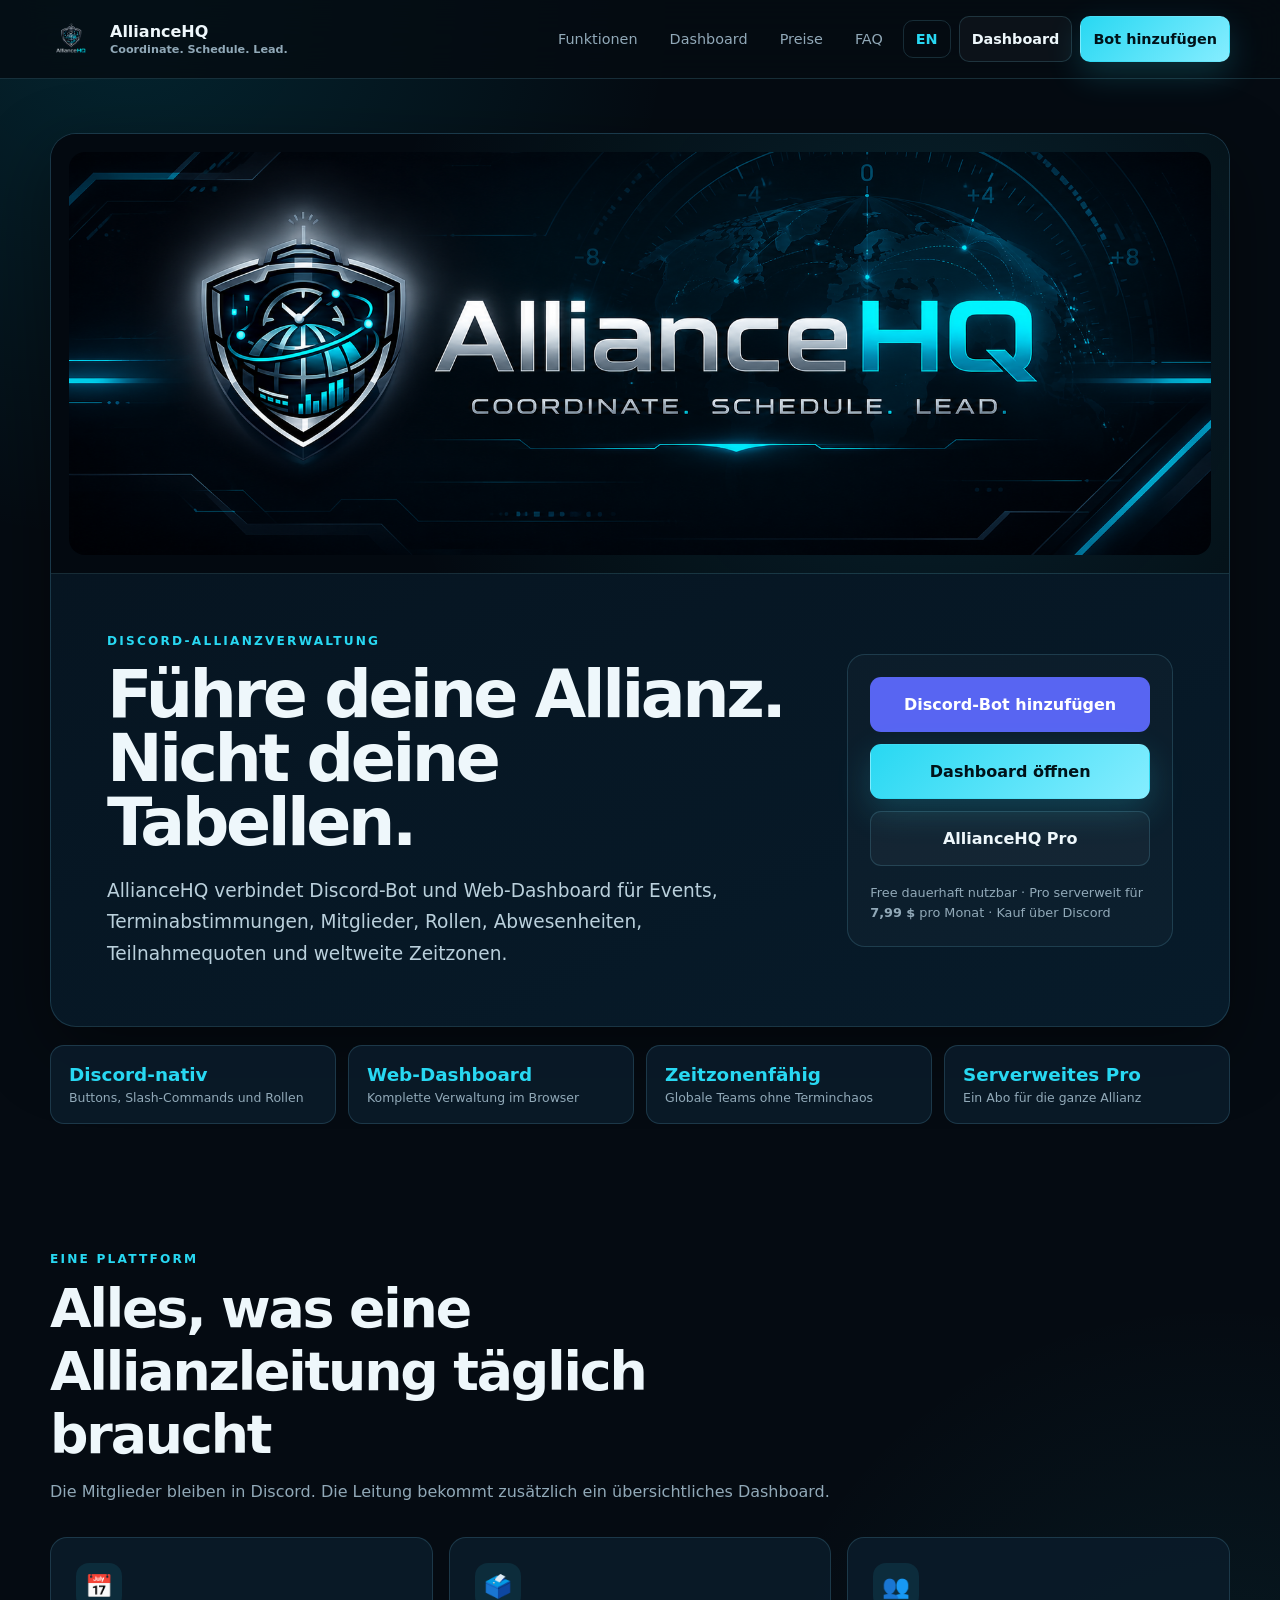
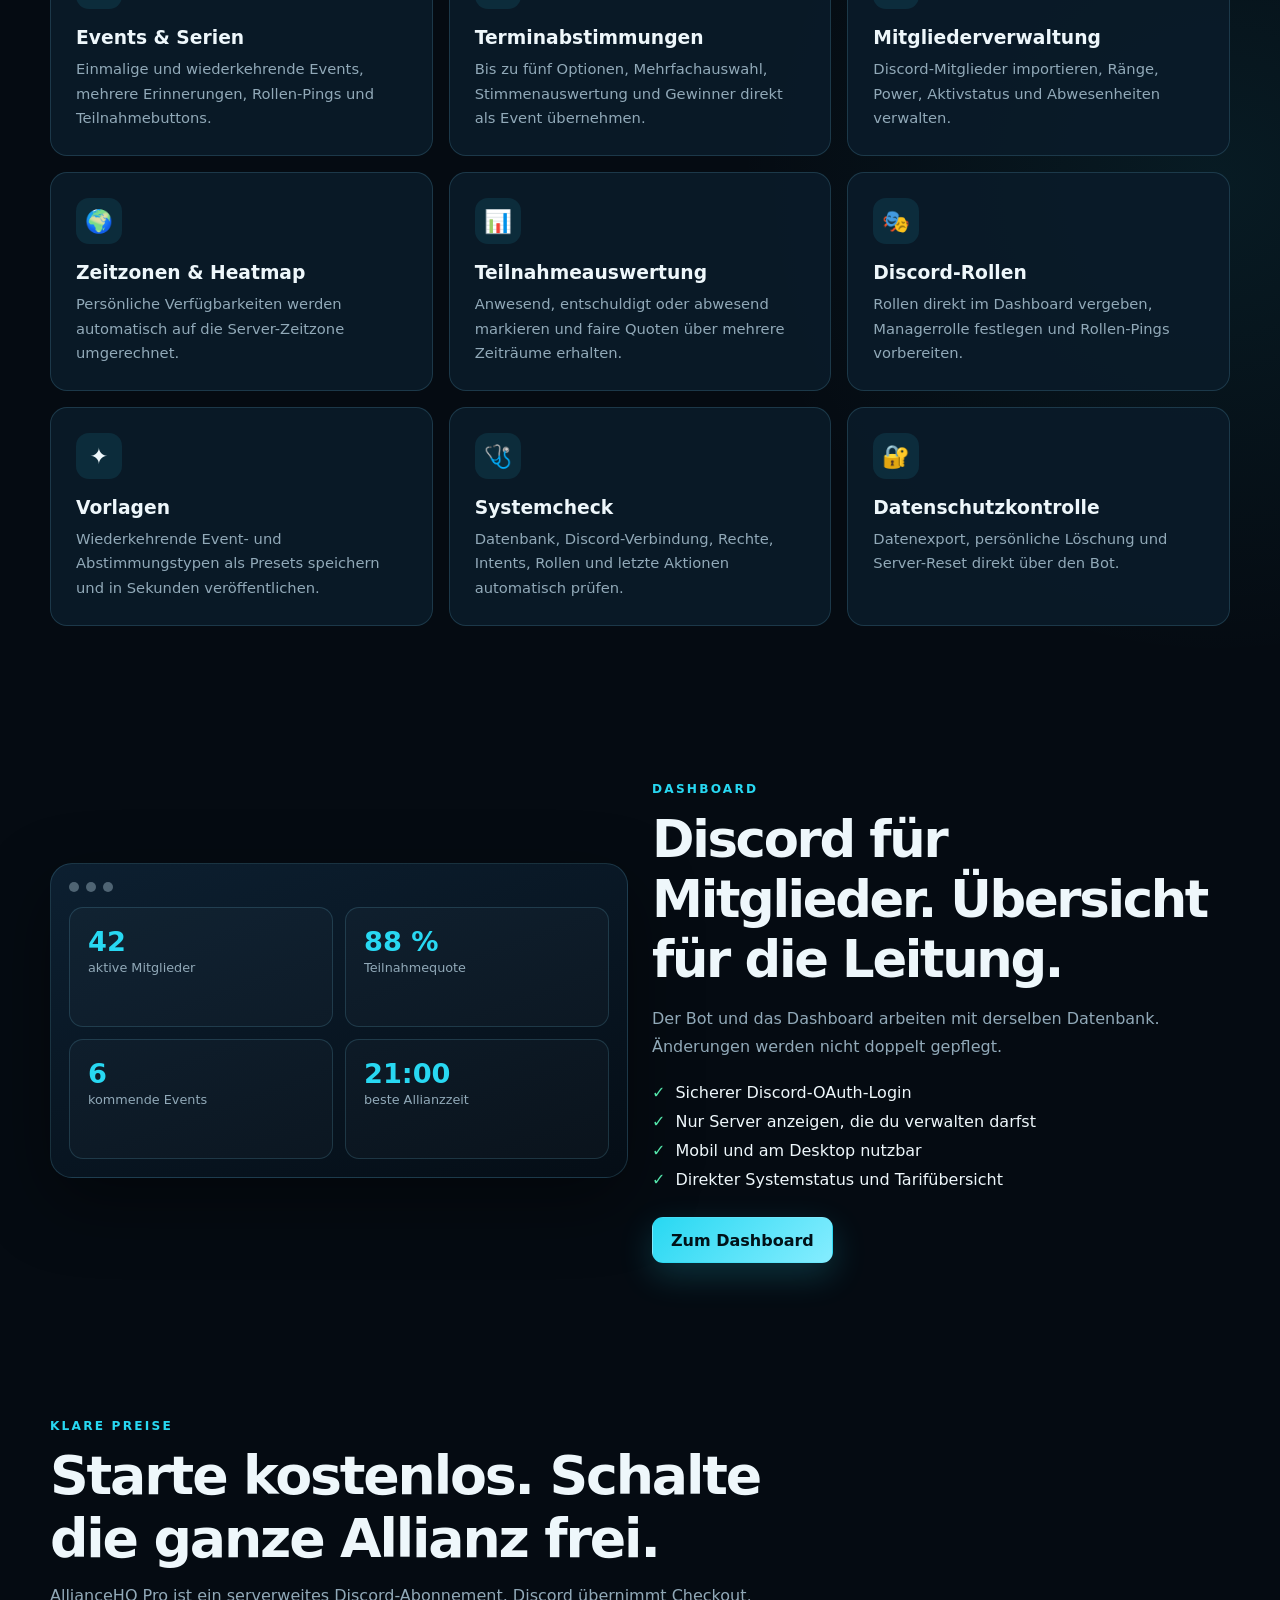
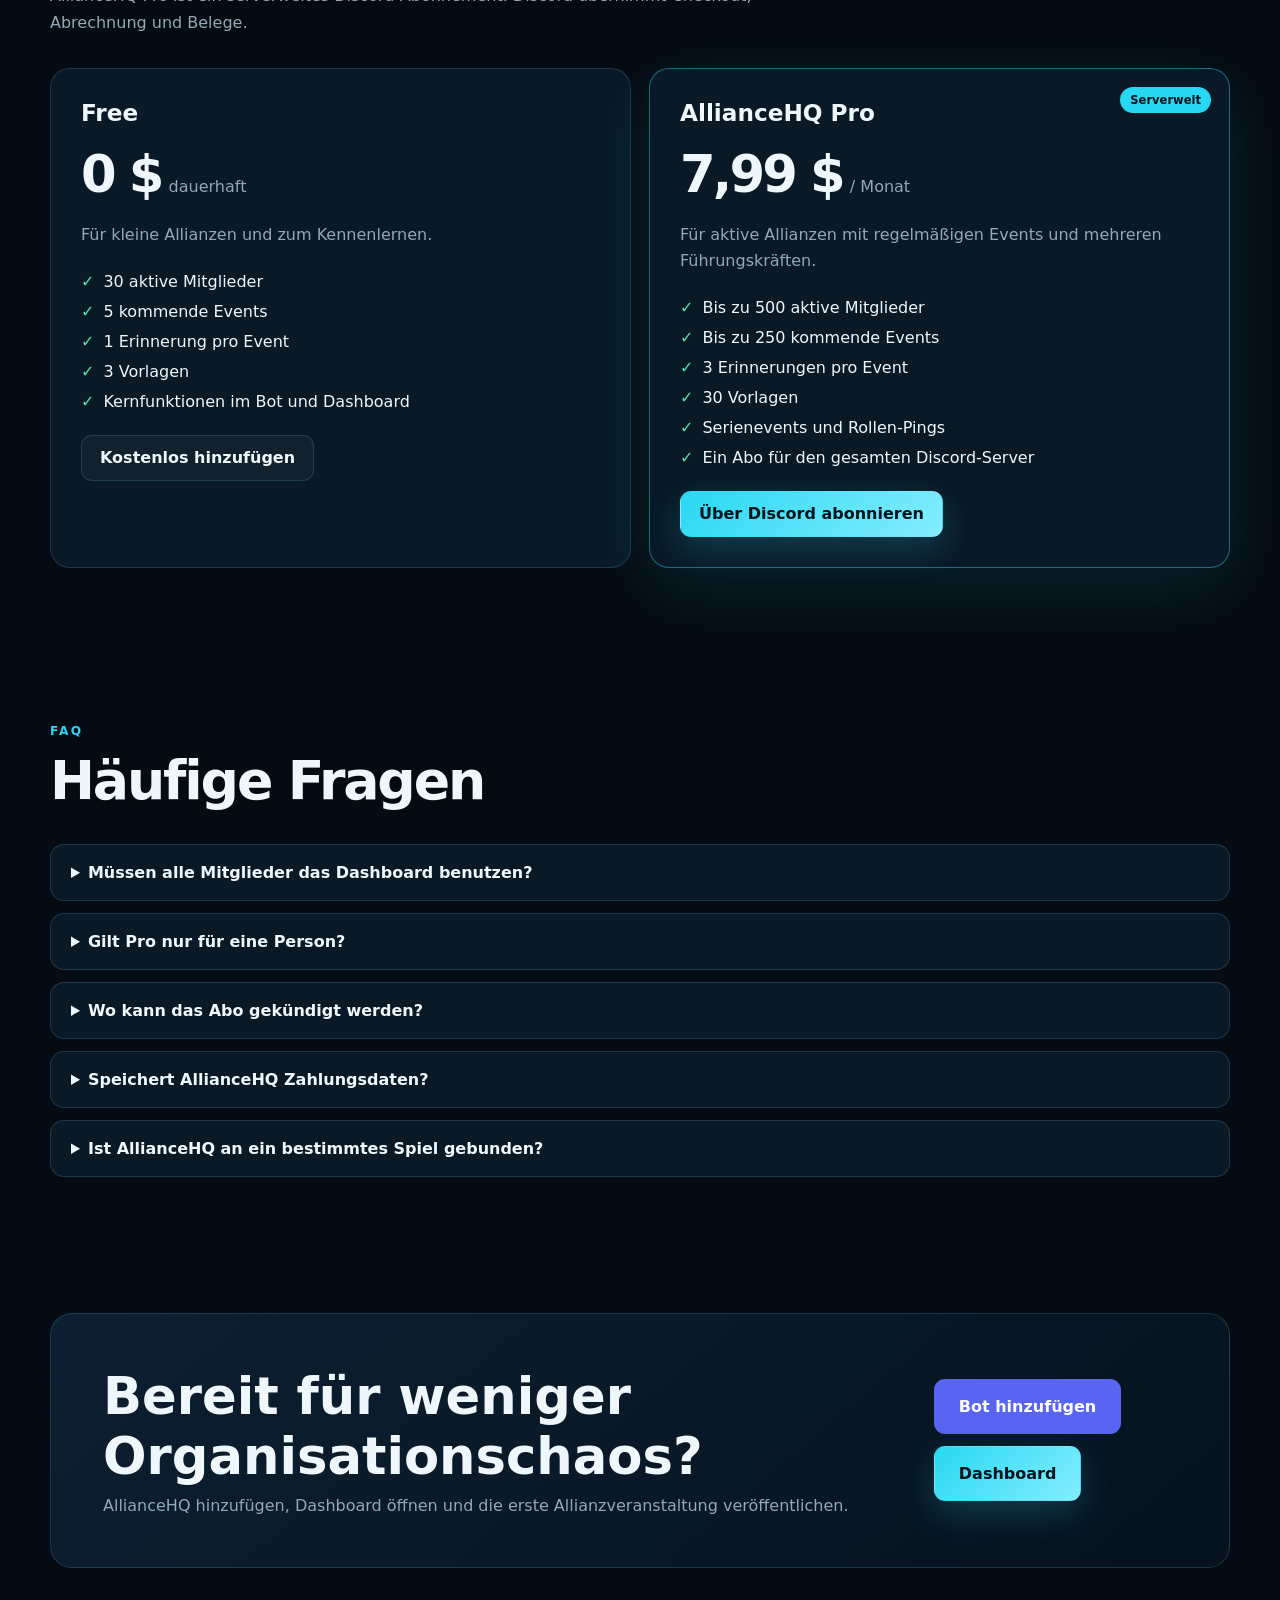
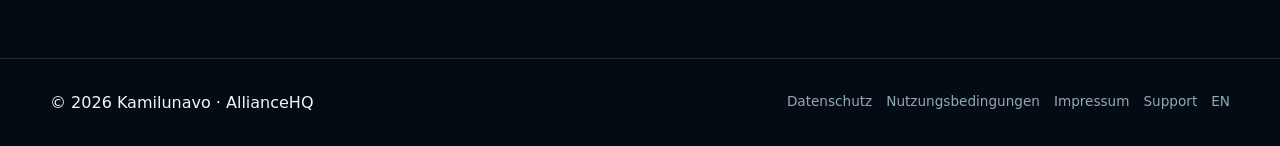
==== commit 3ca0dbcb: "v1.1" ====
--- a/index.html
+++ b/index.html
@@ -3,148 +3,58 @@
 <head>
   <meta charset="utf-8">
   <meta name="viewport" content="width=device-width,initial-scale=1">
-  <title>AllianceHQ – Discord Alliance Management</title>
+  <title>AllianceHQ – Discord-Allianzverwaltung</title>
   <meta name="description" content="Events, Terminabstimmungen, Mitglieder, Rollen, Abwesenheiten und Zeitzonen für Gaming-Allianzen – direkt in Discord und im Web-Dashboard.">
   <meta property="og:title" content="AllianceHQ – Coordinate. Schedule. Lead.">
   <meta property="og:description" content="Die Kommandozentrale für Gaming-Allianzen auf Discord.">
   <meta property="og:image" content="https://alliance-hq.com/assets/hero-banner.png">
-  <meta property="og:url" content="https://alliance-hq.com">
+  <meta property="og:url" content="https://alliance-hq.com/">
+  <meta property="og:locale" content="de_DE">
   <meta name="theme-color" content="#07131f">
   <link rel="icon" href="assets/logo-128.png">
   <link rel="canonical" href="https://alliance-hq.com/">
-  <link rel="stylesheet" href="assets/style.css?v=1.0.0">
+  <link rel="alternate" hreflang="de" href="https://alliance-hq.com/">
+  <link rel="alternate" hreflang="en" href="https://alliance-hq.com/en.html">
+  <link rel="alternate" hreflang="x-default" href="https://alliance-hq.com/">
+  <link rel="stylesheet" href="assets/style.css?v=1.1.0">
 </head>
 <body>
 <header class="site-header">
   <div class="container header-inner">
-    <a class="brand" href="/">
-      <img src="assets/logo-128.png" alt="AllianceHQ Logo">
-      <span class="brand-copy"><span>AllianceHQ</span><small>Coordinate. Schedule. Lead.</small></span>
-    </a>
-    <button class="nav-toggle" data-nav-toggle aria-label="Menü öffnen">☰</button>
+    <a class="brand" href="/"><img src="assets/logo-128.png" alt="AllianceHQ Logo"><span class="brand-copy"><span>AllianceHQ</span><small>Coordinate. Schedule. Lead.</small></span></a>
+    <button class="nav-toggle" data-nav-toggle aria-label="Menu">☰</button>
     <nav class="nav" data-nav>
-      <a href="#features">Funktionen</a>
-      <a href="#dashboard">Dashboard</a>
-      <a href="#pricing">Preise</a>
-      <a href="#faq">FAQ</a>
+      <a href="#features">Funktionen</a><a href="#dashboard">Dashboard</a><a href="#pricing">Preise</a><a href="#faq">FAQ</a>
+      <a class="language-link" href="/en.html" lang="en">EN</a>
       <a class="button secondary" data-link="dashboard" href="https://dashboard.alliance-hq.com">Dashboard</a>
       <a class="button primary" data-link="install" href="#">Bot hinzufügen</a>
     </nav>
   </div>
 </header>
 <main>
-  <section class="hero">
-    <div class="container">
-      <div class="hero-card">
-        <img class="hero-image" src="assets/hero-banner.png" alt="AllianceHQ Kommandozentrale">
-        <div class="hero-content">
-          <span class="eyebrow">Discord Alliance Management</span>
-          <h1>Führe deine Allianz. Nicht deine Tabellen.</h1>
-          <p>AllianceHQ verbindet Discord-Bot und Web-Dashboard für Events, Terminabstimmungen, Mitglieder, Rollen, Abwesenheiten, Teilnahmequoten und weltweite Zeitzonen.</p>
-          <div class="hero-actions">
-            <a class="button discord large" data-link="install" href="#">Discord-Bot hinzufügen</a>
-            <a class="button primary large" data-link="dashboard" href="https://dashboard.alliance-hq.com">Dashboard öffnen</a>
-            <a class="button secondary large" data-link="store" href="#">AllianceHQ Pro</a>
-          </div>
-          <p class="hero-note">Free dauerhaft nutzbar · Pro serverweit für <strong data-price>7.99 $</strong> pro Monat · Kauf über Discord</p>
-        </div>
-      </div>
-      <div class="trust-strip">
-        <article><strong>Discord-nativ</strong><span>Buttons, Slash-Commands und Rollen</span></article>
-        <article><strong>Web-Dashboard</strong><span>Komplette Verwaltung im Browser</span></article>
-        <article><strong>Zeitzonenfähig</strong><span>Globale Teams ohne Terminchaos</span></article>
-        <article><strong>Serverweites Pro</strong><span>Ein Abo für die ganze Allianz</span></article>
-      </div>
+<section class="hero"><div class="container">
+  <div class="hero-card">
+    <div class="hero-media"><img src="assets/hero-banner.png" alt="AllianceHQ command center banner"></div>
+    <div class="hero-content">
+      <div class="hero-copy"><span class="eyebrow">Discord-Allianzverwaltung</span><h1>Führe deine Allianz. Nicht deine Tabellen.</h1><p>AllianceHQ verbindet Discord-Bot und Web-Dashboard für Events, Terminabstimmungen, Mitglieder, Rollen, Abwesenheiten, Teilnahmequoten und weltweite Zeitzonen.</p></div>
+      <div class="hero-cta"><div class="hero-actions"><a class="button discord large" data-link="install" href="#">Discord-Bot hinzufügen</a><a class="button primary large" data-link="dashboard" href="https://dashboard.alliance-hq.com">Dashboard öffnen</a><a class="button secondary large" data-link="store" href="#">AllianceHQ Pro</a></div><p class="hero-note">Free dauerhaft nutzbar · Pro serverweit für <strong data-price data-price-locale="de">7,99 $</strong> pro Monat · Kauf über Discord</p></div>
     </div>
-  </section>
-
-  <section class="section" id="features">
-    <div class="container">
-      <div class="section-heading"><span class="eyebrow">Eine Plattform</span><h2>Alles, was eine Allianzleitung täglich braucht</h2><p>Die Mitglieder bleiben in Discord. Die Leitung bekommt zusätzlich ein übersichtliches Dashboard.</p></div>
-      <div class="feature-grid">
-        <article class="feature-card"><span class="feature-icon">📅</span><h3>Events & Serien</h3><p>Einmalige und wiederkehrende Events, mehrere Erinnerungen, Rollen-Pings und Teilnahmebuttons.</p></article>
-        <article class="feature-card"><span class="feature-icon">🗳️</span><h3>Terminabstimmungen</h3><p>Bis zu fünf Optionen, Mehrfachauswahl, Stimmenauswertung und Gewinner direkt als Event übernehmen.</p></article>
-        <article class="feature-card"><span class="feature-icon">👥</span><h3>Mitgliederverwaltung</h3><p>Discord-Mitglieder importieren, Ränge, Power, Aktivstatus und Abwesenheiten verwalten.</p></article>
-        <article class="feature-card"><span class="feature-icon">🌍</span><h3>Zeitzonen & Heatmap</h3><p>Persönliche Verfügbarkeiten werden automatisch auf die Server-Zeitzone umgerechnet.</p></article>
-        <article class="feature-card"><span class="feature-icon">📊</span><h3>Teilnahmeauswertung</h3><p>Anwesend, entschuldigt oder abwesend markieren und faire Quoten über mehrere Zeiträume erhalten.</p></article>
-        <article class="feature-card"><span class="feature-icon">🎭</span><h3>Discord-Rollen</h3><p>Rollen direkt im Dashboard vergeben, Managerrolle festlegen und Rollen-Pings vorbereiten.</p></article>
-        <article class="feature-card"><span class="feature-icon">✦</span><h3>Vorlagen</h3><p>Wiederkehrende Event- und Abstimmungstypen als Presets speichern und in Sekunden veröffentlichen.</p></article>
-        <article class="feature-card"><span class="feature-icon">🩺</span><h3>Systemcheck</h3><p>Datenbank, Discord-Verbindung, Rechte, Intents, Rollen und letzte Aktionen automatisch prüfen.</p></article>
-        <article class="feature-card"><span class="feature-icon">🔐</span><h3>Datenschutzkontrolle</h3><p>Datenexport, persönliche Löschung und Server-Reset direkt über den Bot.</p></article>
-      </div>
-    </div>
-  </section>
-
-  <section class="section" id="dashboard">
-    <div class="container dashboard-showcase">
-      <div class="dashboard-window">
-        <div class="window-bar"><i></i><i></i><i></i></div>
-        <div class="window-grid">
-          <article><strong>42</strong><span>aktive Mitglieder</span></article>
-          <article><strong>88 %</strong><span>Teilnahmequote</span></article>
-          <article><strong>6</strong><span>kommende Events</span></article>
-          <article><strong>21:00</strong><span>beste Allianzzeit</span></article>
-        </div>
-      </div>
-      <div class="showcase-copy">
-        <span class="eyebrow">Dashboard</span>
-        <h2>Discord für Mitglieder. Übersicht für die Leitung.</h2>
-        <p>Der Bot und das Dashboard arbeiten mit derselben Datenbank. Änderungen werden nicht doppelt gepflegt.</p>
-        <ul class="check-list">
-          <li>Sicherer Discord-OAuth-Login</li>
-          <li>Nur Server anzeigen, die du verwalten darfst</li>
-          <li>Mobil und am Desktop nutzbar</li>
-          <li>Direkter Systemstatus und Tarifübersicht</li>
-        </ul>
-        <a class="button primary" data-link="dashboard" href="https://dashboard.alliance-hq.com">Zum Dashboard</a>
-      </div>
-    </div>
-  </section>
-
-  <section class="section" id="pricing">
-    <div class="container">
-      <div class="section-heading"><span class="eyebrow">Klare Preise</span><h2>Starte kostenlos. Schalte die ganze Allianz frei.</h2><p>AllianceHQ Pro ist ein serverweites Discord-Abonnement. Discord übernimmt Checkout, Abrechnung und Belege.</p></div>
-      <div class="pricing-grid">
-        <article class="price-card">
-          <h3>Free</h3><div class="price"><strong>0 $</strong><span>dauerhaft</span></div>
-          <p>Für kleine Allianzen und zum Kennenlernen.</p>
-          <ul><li>30 aktive Mitglieder</li><li>5 kommende Events</li><li>1 Erinnerung pro Event</li><li>3 Vorlagen</li><li>Kernfunktionen im Bot und Dashboard</li></ul>
-          <a class="button secondary" data-link="install" href="#">Kostenlos hinzufügen</a>
-        </article>
-        <article class="price-card pro">
-          <span class="price-badge">Serverweit</span>
-          <h3>AllianceHQ Pro</h3><div class="price"><strong data-price>7.99 $</strong><span>/ Monat</span></div>
-          <p>Für aktive Allianzen mit regelmäßigen Events und mehreren Führungskräften.</p>
-          <ul><li>Bis zu 500 aktive Mitglieder</li><li>Bis zu 250 kommende Events</li><li>3 Erinnerungen pro Event</li><li>30 Vorlagen</li><li>Serienevents und Rollen-Pings</li><li>Ein Abo für den gesamten Discord-Server</li></ul>
-          <a class="button primary" data-link="store" href="#">Über Discord abonnieren</a>
-        </article>
-      </div>
-    </div>
-  </section>
-
-  <section class="section" id="faq">
-    <div class="container">
-      <div class="section-heading"><span class="eyebrow">FAQ</span><h2>Häufige Fragen</h2></div>
-      <div class="faq">
-        <details><summary>Müssen alle Mitglieder das Dashboard benutzen?</summary><p>Nein. Mitglieder können weiterhin vollständig über Discord abstimmen und teilnehmen. Das Dashboard richtet sich hauptsächlich an die Allianzleitung.</p></details>
-        <details><summary>Gilt Pro nur für eine Person?</summary><p>Nein. AllianceHQ Pro wird als Guild Subscription für einen Discord-Server angeboten und schaltet die Pro-Funktionen serverweit frei.</p></details>
-        <details><summary>Wo kann das Abo gekündigt werden?</summary><p>Abonnements werden direkt über Discord verwaltet und können dort in den Abonnement-Einstellungen gekündigt werden.</p></details>
-        <details><summary>Speichert AllianceHQ Zahlungsdaten?</summary><p>Nein. Checkout und Abrechnung erfolgen über Discord. AllianceHQ verarbeitet lediglich die Discord-Entitlement-Information, die den Tarifzugang bestätigt.</p></details>
-        <details><summary>Ist AllianceHQ an ein bestimmtes Spiel gebunden?</summary><p>Nein. AllianceHQ eignet sich für Allianzen, Clans, Gilden und andere koordinierte Gaming-Communities.</p></details>
-      </div>
-    </div>
-  </section>
-
-
-  <section class="cta">
-    <div class="container"><div class="cta-card"><div><h2>Bereit für weniger Organisationschaos?</h2><p>AllianceHQ hinzufügen, Dashboard öffnen und die erste Allianzveranstaltung veröffentlichen.</p></div><div class="hero-actions"><a class="button discord large" data-link="install" href="#">Bot hinzufügen</a><a class="button primary large" data-link="dashboard" href="https://dashboard.alliance-hq.com">Dashboard</a></div></div></div>
-  </section>
+  </div>
+  <div class="trust-strip"><article><strong>Discord-nativ</strong><span>Buttons, Slash-Commands und Rollen</span></article><article><strong>Web-Dashboard</strong><span>Komplette Verwaltung im Browser</span></article><article><strong>Zeitzonenfähig</strong><span>Globale Teams ohne Terminchaos</span></article><article><strong>Serverweites Pro</strong><span>Ein Abo für die ganze Allianz</span></article></div>
+</div></section>
+<section class="section" id="features"><div class="container"><div class="section-heading"><span class="eyebrow">Eine Plattform</span><h2>Alles, was eine Allianzleitung täglich braucht</h2><p>Die Mitglieder bleiben in Discord. Die Leitung bekommt zusätzlich ein übersichtliches Dashboard.</p></div><div class="feature-grid"><article class="feature-card"><span class="feature-icon">📅</span><h3>Events & Serien</h3><p>Einmalige und wiederkehrende Events, mehrere Erinnerungen, Rollen-Pings und Teilnahmebuttons.</p></article>
+<article class="feature-card"><span class="feature-icon">🗳️</span><h3>Terminabstimmungen</h3><p>Bis zu fünf Optionen, Mehrfachauswahl, Stimmenauswertung und Gewinner direkt als Event übernehmen.</p></article>
+<article class="feature-card"><span class="feature-icon">👥</span><h3>Mitgliederverwaltung</h3><p>Discord-Mitglieder importieren, Ränge, Power, Aktivstatus und Abwesenheiten verwalten.</p></article>
+<article class="feature-card"><span class="feature-icon">🌍</span><h3>Zeitzonen & Heatmap</h3><p>Persönliche Verfügbarkeiten werden automatisch auf die Server-Zeitzone umgerechnet.</p></article>
+<article class="feature-card"><span class="feature-icon">📊</span><h3>Teilnahmeauswertung</h3><p>Anwesend, entschuldigt oder abwesend markieren und faire Quoten über mehrere Zeiträume erhalten.</p></article>
+<article class="feature-card"><span class="feature-icon">🎭</span><h3>Discord-Rollen</h3><p>Rollen direkt im Dashboard vergeben, Managerrolle festlegen und Rollen-Pings vorbereiten.</p></article>
+<article class="feature-card"><span class="feature-icon">✦</span><h3>Vorlagen</h3><p>Wiederkehrende Event- und Abstimmungstypen als Presets speichern und in Sekunden veröffentlichen.</p></article>
+<article class="feature-card"><span class="feature-icon">🩺</span><h3>Systemcheck</h3><p>Datenbank, Discord-Verbindung, Rechte, Intents, Rollen und letzte Aktionen automatisch prüfen.</p></article>
+<article class="feature-card"><span class="feature-icon">🔐</span><h3>Datenschutzkontrolle</h3><p>Datenexport, persönliche Löschung und Server-Reset direkt über den Bot.</p></article></div></div></section>
+<section class="section" id="dashboard"><div class="container dashboard-showcase"><div class="dashboard-window"><div class="window-bar"><i></i><i></i><i></i></div><div class="window-grid"><article><strong>42</strong><span>aktive Mitglieder</span></article><article><strong>88 %</strong><span>Teilnahmequote</span></article><article><strong>6</strong><span>kommende Events</span></article><article><strong>21:00</strong><span>beste Allianzzeit</span></article></div></div><div class="showcase-copy"><span class="eyebrow">Dashboard</span><h2>Discord für Mitglieder. Übersicht für die Leitung.</h2><p>Der Bot und das Dashboard arbeiten mit derselben Datenbank. Änderungen werden nicht doppelt gepflegt.</p><ul class="check-list"><li>Sicherer Discord-OAuth-Login</li><li>Nur Server anzeigen, die du verwalten darfst</li><li>Mobil und am Desktop nutzbar</li><li>Direkter Systemstatus und Tarifübersicht</li></ul><a class="button primary" data-link="dashboard" href="https://dashboard.alliance-hq.com">Zum Dashboard</a></div></div></section>
+<section class="section" id="pricing"><div class="container"><div class="section-heading"><span class="eyebrow">Klare Preise</span><h2>Starte kostenlos. Schalte die ganze Allianz frei.</h2><p>AllianceHQ Pro ist ein serverweites Discord-Abonnement. Discord übernimmt Checkout, Abrechnung und Belege.</p></div><div class="pricing-grid"><article class="price-card"><h3>Free</h3><div class="price"><strong>0 $</strong><span>dauerhaft</span></div><p>Für kleine Allianzen und zum Kennenlernen.</p><ul><li>30 aktive Mitglieder</li><li>5 kommende Events</li><li>1 Erinnerung pro Event</li><li>3 Vorlagen</li><li>Kernfunktionen im Bot und Dashboard</li></ul><a class="button secondary" data-link="install" href="#">Kostenlos hinzufügen</a></article><article class="price-card pro"><span class="price-badge">Serverweit</span><h3>AllianceHQ Pro</h3><div class="price"><strong data-price data-price-locale="de">7,99 $</strong><span>/ Monat</span></div><p>Für aktive Allianzen mit regelmäßigen Events und mehreren Führungskräften.</p><ul><li>Bis zu 500 aktive Mitglieder</li><li>Bis zu 250 kommende Events</li><li>3 Erinnerungen pro Event</li><li>30 Vorlagen</li><li>Serienevents und Rollen-Pings</li><li>Ein Abo für den gesamten Discord-Server</li></ul><a class="button primary" data-link="store" href="#">Über Discord abonnieren</a></article></div></div></section>
+<section class="section" id="faq"><div class="container"><div class="section-heading"><span class="eyebrow">FAQ</span><h2>Häufige Fragen</h2></div><div class="faq"><details><summary>Müssen alle Mitglieder das Dashboard benutzen?</summary><p>Nein. Mitglieder können weiterhin vollständig über Discord abstimmen und teilnehmen. Das Dashboard richtet sich hauptsächlich an die Allianzleitung.</p></details><details><summary>Gilt Pro nur für eine Person?</summary><p>Nein. AllianceHQ Pro schaltet die Pro-Funktionen für den ausgewählten Discord-Server frei.</p></details><details><summary>Wo kann das Abo gekündigt werden?</summary><p>Abonnements werden direkt über Discord verwaltet und können dort in den Abonnement-Einstellungen gekündigt werden.</p></details><details><summary>Speichert AllianceHQ Zahlungsdaten?</summary><p>Nein. Checkout und Abrechnung erfolgen über Discord. AllianceHQ verarbeitet lediglich die Discord-Berechtigung, die den Tarifzugang bestätigt.</p></details><details><summary>Ist AllianceHQ an ein bestimmtes Spiel gebunden?</summary><p>Nein. AllianceHQ eignet sich für Allianzen, Clans, Gilden und andere koordinierte Gaming-Communities.</p></details></div></div></section>
+<section class="cta"><div class="container"><div class="cta-card"><div><h2>Bereit für weniger Organisationschaos?</h2><p>AllianceHQ hinzufügen, Dashboard öffnen und die erste Allianzveranstaltung veröffentlichen.</p></div><div class="hero-actions"><a class="button discord large" data-link="install" href="#">Bot hinzufügen</a><a class="button primary large" data-link="dashboard" href="https://dashboard.alliance-hq.com">Dashboard</a></div></div></div></section>
 </main>
-<footer class="site-footer">
-  <div class="container footer-inner">
-    <div class="brand"><img src="assets/logo-128.png" alt=""><span class="brand-copy"><span>AllianceHQ</span><small>by Kamilunavo</small></span></div>
-    <div class="footer-links"><a href="imprint.html">Impressum</a><a href="privacy.html">Datenschutz</a><a href="terms.html">Nutzungsbedingungen</a><a data-link="support" href="#">Support</a><a data-link="dashboard" href="https://dashboard.alliance-hq.com">Dashboard</a></div>
-  </div>
-</footer>
-<script src="site-config.js"></script><script src="assets/site.js?v=1.0.0"></script>
-</body></html>
+<footer class="site-footer"><div class="container footer-inner"><span>© 2026 Kamilunavo · AllianceHQ</span><div class="footer-links"><a href="privacy.html">Datenschutz</a><a href="terms.html">Nutzungsbedingungen</a><a href="imprint.html">Impressum</a><a data-link="support" href="#">Support</a><a href="/en.html">EN</a></div></div></footer>
+<script src="site-config.js"></script><script src="assets/site.js?v=1.1.0"></script></body></html>
--- a/assets/style.css
+++ b/assets/style.css
@@ -40,15 +40,19 @@
 .button.discord { color: white; background: #5865f2; }
 .button.large { min-height: 55px; padding: 14px 24px; }
 .eyebrow { color: var(--cyan); text-transform: uppercase; letter-spacing: .18em; font-size: .76rem; font-weight: 900; }
-.hero { padding: 72px 0 54px; }
-.hero-card { position: relative; overflow: hidden; min-height: 590px; border: 1px solid var(--line); border-radius: 26px; background: #06101a; box-shadow: var(--shadow); }
-.hero-card::after { content: ""; position: absolute; inset: 0; background: linear-gradient(90deg, rgba(5,11,18,.98) 5%, rgba(5,11,18,.87) 44%, rgba(5,11,18,.22) 100%); }
-.hero-image { position: absolute; inset: 0; width: 100%; height: 100%; object-fit: cover; object-position: center; opacity: .78; }
-.hero-content { position: relative; z-index: 2; width: min(700px, 100%); padding: clamp(40px, 7vw, 82px); }
-h1 { margin: 14px 0 20px; font-size: clamp(2.8rem, 7vw, 5.7rem); line-height: .94; letter-spacing: -.055em; }
-.hero-content > p { margin: 0; max-width: 680px; color: #bad0dc; font-size: clamp(1rem, 1.6vw, 1.2rem); line-height: 1.75; }
-.hero-actions { display: flex; flex-wrap: wrap; gap: 12px; margin-top: 30px; }
-.hero-note { margin-top: 20px; color: var(--muted); font-size: .8rem; }
+.hero { padding: 54px 0 48px; }
+.hero-card { overflow: hidden; border: 1px solid var(--line); border-radius: 26px; background: linear-gradient(155deg, #06121d, #071b2a); box-shadow: var(--shadow); }
+.hero-media { width: 100%; padding: 18px; border-bottom: 1px solid var(--line); background: radial-gradient(circle at 75% 45%, rgba(40,216,242,.13), transparent 35rem), #030910; }
+.hero-media img { display: block; width: 100%; height: auto; aspect-ratio: 1800 / 635; object-fit: contain; object-position: center; border-radius: 16px; }
+.hero-content { display: grid; grid-template-columns: minmax(0,1.35fr) minmax(310px,.65fr); align-items: center; gap: clamp(28px,5vw,70px); padding: clamp(30px,5vw,56px); }
+.hero-copy { min-width: 0; }
+h1 { margin: 14px 0 20px; font-size: clamp(2.55rem, 5.2vw, 4.9rem); line-height: .96; letter-spacing: -.052em; }
+.hero-copy > p { margin: 0; max-width: 760px; color: #bad0dc; font-size: clamp(1rem, 1.5vw, 1.16rem); line-height: 1.72; }
+.hero-cta { padding: 22px; border: 1px solid var(--line); border-radius: 18px; background: rgba(255,255,255,.025); }
+.hero-actions { display: flex; flex-wrap: wrap; gap: 12px; margin-top: 0; }
+.hero-cta .button { width: 100%; }
+.hero-note { margin: 17px 0 0; color: var(--muted); font-size: .8rem; line-height: 1.6; }
+.language-link { min-width: 42px; text-align: center; color: var(--cyan) !important; border: 1px solid var(--line); font-weight: 900; }
 .trust-strip { display: grid; grid-template-columns: repeat(4,1fr); gap: 12px; margin-top: 18px; }
 .trust-strip article { padding: 18px; border: 1px solid var(--line); border-radius: 14px; background: var(--panel); }
 .trust-strip strong { display: block; color: var(--cyan); font-size: 1.15rem; }
@@ -118,14 +122,16 @@
   .nav .button { width: 100%; }
   .trust-strip, .feature-grid { grid-template-columns: repeat(2,1fr); }
   .dashboard-showcase { grid-template-columns: 1fr; }
+  .hero-content { grid-template-columns: 1fr; }
+  .hero-cta { padding: 18px; }
 }
 @media (max-width: 650px) {
   .container { width: min(100% - 26px,1180px); }
   .brand-copy small { display: none; }
-  .hero { padding-top: 28px; }
-  .hero-card { min-height: 650px; }
-  .hero-card::after { background: linear-gradient(180deg, rgba(5,11,18,.75), rgba(5,11,18,.97) 55%); }
-  .hero-content { padding: 34px 24px; margin-top: 180px; }
+  .hero { padding-top: 24px; }
+  .hero-media { padding: 8px; }
+  .hero-media img { border-radius: 11px; }
+  .hero-content { padding: 28px 22px; }
   .hero-actions .button { width: 100%; }
   .trust-strip, .feature-grid, .pricing-grid, .window-grid { grid-template-columns: 1fr; }
   .cta-card, .footer-inner, .legal-header { flex-direction: column; }
